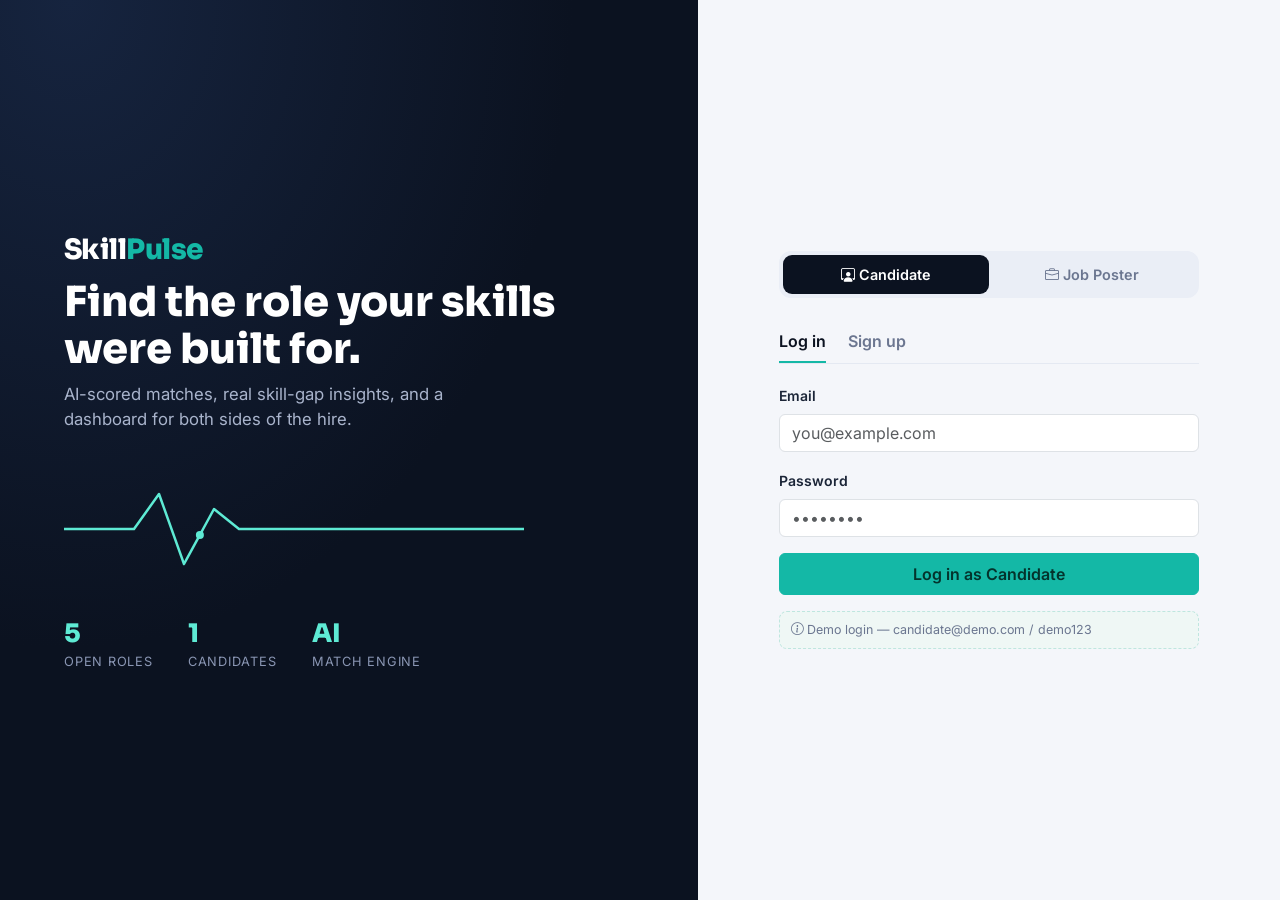
==== index.html @ 66202f80 "Create index.html" ====
<!DOCTYPE html>
<html lang="en">
<head>
<meta charset="UTF-8">
<meta name="viewport" content="width=device-width, initial-scale=1.0">
<title>SkillPulse — AI Job Matching</title>
<link rel="preconnect" href="https://fonts.googleapis.com">
<link href="https://fonts.googleapis.com/css2?family=Sora:wght@400;600;700;800&family=Inter:wght@400;500;600;700&display=swap" rel="stylesheet">
<link href="https://cdn.jsdelivr.net/npm/bootstrap@5.3.3/dist/css/bootstrap.min.css" rel="stylesheet">
<link rel="stylesheet" href="https://cdn.jsdelivr.net/npm/bootstrap-icons@1.11.3/font/bootstrap-icons.css">
<style>
:root{
  --navy:#0B1220; --navy2:#111A2E; --navy3:#182645;
  --teal:#14B8A6; --teal-l:#5EEAD4; --amber:#F59E0B; --coral:#FB7185;
  --bg:#F4F6FA; --card:#FFFFFF; --text:#1B2537; --muted:#6B7690; --border:#E4E9F2;
}
*{box-sizing:border-box;}
body{font-family:'Inter',sans-serif;background:var(--bg);color:var(--text);}
h1,h2,h3,h4,h5,.brand,.display-font{font-family:'Sora',sans-serif;}
.brand{font-weight:800;letter-spacing:-.02em;}
.brand .pulse-dot{color:var(--teal);}
a{text-decoration:none;}

/* ---------- Auth screen ---------- */
.auth-wrap{min-height:100vh;display:flex;}
.auth-hero{background:radial-gradient(120% 120% at 10% 0%, #16243F 0%, var(--navy) 60%);color:#fff;flex:1.1;display:flex;flex-direction:column;justify-content:center;padding:5vw;position:relative;overflow:hidden;}
.auth-hero h1{font-size:2.6rem;font-weight:800;line-height:1.15;}
.auth-hero p{color:#A9B4CC;font-size:1.05rem;max-width:460px;}
.pulse-line{width:100%;max-width:460px;margin-top:2.2rem;}
.pulse-line path{fill:none;stroke:var(--teal-l);stroke-width:2.5;stroke-linecap:round;stroke-linejoin:round;}
.pulse-line circle{fill:var(--teal-l);}
.hero-stats{display:flex;gap:2.2rem;margin-top:2.5rem;}
.hero-stats .num{font-family:'Sora';font-weight:800;font-size:1.6rem;color:var(--teal-l);}
.hero-stats .lbl{color:#8A96B3;font-size:.8rem;text-transform:uppercase;letter-spacing:.06em;}
.auth-panel{flex:1;display:flex;align-items:center;justify-content:center;padding:2rem;background:var(--bg);}
.auth-card{width:100%;max-width:420px;}
.role-toggle{display:flex;background:#EAEEF6;border-radius:12px;padding:4px;margin-bottom:1.4rem;}
.role-toggle button{flex:1;border:none;background:transparent;padding:.55rem;border-radius:9px;font-weight:600;font-size:.9rem;color:var(--muted);transition:.15s;}
.role-toggle button.active{background:var(--navy);color:#fff;}
.mode-tabs{display:flex;gap:1.4rem;margin-bottom:1.2rem;border-bottom:1px solid var(--border);}
.mode-tabs button{border:none;background:none;padding:.5rem 0;font-weight:600;color:var(--muted);border-bottom:2px solid transparent;}
.mode-tabs button.active{color:var(--navy);border-color:var(--teal);}
.demo-hint{font-size:.78rem;color:var(--muted);background:#EFF7F5;border:1px dashed #BFE6DF;padding:.55rem .7rem;border-radius:8px;}

/* ---------- App shell ---------- */
.navbar-sp{background:var(--navy);}
.navbar-sp .nav-link{color:#B7C1DA;font-weight:500;font-size:.92rem;}
.navbar-sp .nav-link.active{color:#fff;position:relative;}
.navbar-sp .nav-link.active::after{content:"";position:absolute;left:0;right:0;bottom:-14px;height:2px;background:var(--teal);}
.avatar-chip{width:34px;height:34px;border-radius:50%;background:var(--teal);color:#062;display:flex;align-items:center;justify-content:center;font-weight:700;font-family:'Sora';color:#04332C;}
.page-wrap{padding:2rem 0 4rem;}
.section-title{font-weight:700;font-size:1.3rem;}
.text-muted-2{color:var(--muted)!important;}

/* ---------- cards ---------- */
.card-sp{background:var(--card);border:1px solid var(--border);border-radius:16px;transition:.15s;}
.card-sp:hover{box-shadow:0 8px 24px rgba(20,30,60,.08);transform:translateY(-2px);}
.job-card .job-type-badge{font-size:.7rem;letter-spacing:.03em;}
.skill-chip{display:inline-block;background:#EEF2FF;color:#3B4CB8;border-radius:20px;padding:.22rem .65rem;font-size:.76rem;font-weight:600;margin:2px 3px 2px 0;}
.skill-chip.match{background:#E4F8F2;color:#0E9C7B;}
.skill-chip.gap{background:#FDECEC;color:#D6455B;}
.skill-chip.outline{background:#fff;border:1px solid var(--border);color:var(--muted);}
.stat-box{background:var(--card);border:1px solid var(--border);border-radius:14px;padding:1.1rem 1.3rem;}
.stat-box .num{font-family:'Sora';font-weight:800;font-size:1.7rem;}
.status-badge{font-size:.72rem;padding:.3rem .6rem;border-radius:20px;font-weight:700;letter-spacing:.02em;}
.status-Applied{background:#EAF1FF;color:#2C63C7;}
.status-Shortlisted{background:#FFF4DE;color:#B8730B;}
.status-Hired{background:#E4F8F2;color:#0E9C7B;}
.status-Rejected{background:#FDECEC;color:#D6455B;}

/* match gauge */
.gauge{width:110px;height:110px;border-radius:50%;display:flex;align-items:center;justify-content:center;position:relative;}
.gauge .inner{width:86px;height:86px;background:var(--card);border-radius:50%;display:flex;flex-direction:column;align-items:center;justify-content:center;}
.gauge .inner .val{font-family:'Sora';font-weight:800;font-size:1.35rem;}
.gauge .inner .sub{font-size:.6rem;color:var(--muted);text-transform:uppercase;letter-spacing:.04em;}
.gauge-sm{width:56px;height:56px;}
.gauge-sm .inner{width:44px;height:44px;}
.gauge-sm .inner .val{font-size:.8rem;}

/* skill tag input */
.tag-input-box{border:1px solid var(--border);border-radius:10px;padding:.5rem;background:#fff;min-height:48px;}
.btn-teal{background:var(--teal);border-color:var(--teal);color:#04332C;font-weight:600;}
.btn-teal:hover{background:#0FA595;border-color:#0FA595;color:#04332C;}
.btn-navy{background:var(--navy);border-color:var(--navy);color:#fff;font-weight:600;}
.btn-navy:hover{background:#182645;border-color:#182645;color:#fff;}
.empty-state{text-align:center;padding:3rem 1rem;color:var(--muted);}
.ai-badge{font-size:.68rem;background:#EFE8FF;color:#6B3FD6;padding:.15rem .5rem;border-radius:20px;font-weight:700;}
.spin{animation:spin 1s linear infinite;}
@keyframes spin{to{transform:rotate(360deg);}}
::-webkit-scrollbar{width:8px;height:8px;}
::-webkit-scrollbar-thumb{background:#CBD5E1;border-radius:10px;}
.form-control:focus,.form-select:focus{border-color:var(--teal);box-shadow:0 0 0 .2rem rgba(20,184,166,.15);}
.toast-sp{position:fixed;top:1rem;right:1rem;z-index:2000;}
</style>
</head>
<body>
<div id="app"></div>

<div class="modal fade" id="jobModal" tabindex="-1">
  <div class="modal-dialog modal-lg modal-dialog-scrollable">
    <div class="modal-content" id="jobModalContent"></div>
  </div>
</div>

<div class="toast-sp" id="toastBox"></div>

<script src="https://cdn.jsdelivr.net/npm/bootstrap@5.3.3/dist/js/bootstrap.bundle.min.js"></script>
<script>
/* ============================= STORAGE ============================= */
const K_USERS='sp_users', K_SESSION='sp_session', K_JOBS='sp_jobs', K_APPS='sp_apps', K_GROQ='sp_groq_key';
const uid=()=>Math.random().toString(36).slice(2,10);
const load=(k,d)=>{try{const v=JSON.parse(localStorage.getItem(k));return v===null?d:v;}catch(e){return d;}};
const save=(k,v)=>localStorage.setItem(k,JSON.stringify(v));

function seed(){
  if(!localStorage.getItem(K_USERS)){
    const users=[
      {id:'p1',role:'poster',name:'Ananya Rao',company:'NimbusTech Labs',email:'poster@demo.com',password:'demo123'},
      {id:'p2',role:'poster',name:'Karan Mehta',company:'Bluewave Analytics',email:'poster2@demo.com',password:'demo123'},
      {id:'c1',role:'candidate',name:'Rahul Verma',email:'candidate@demo.com',password:'demo123',
        skills:['JavaScript','React','CSS','HTML','Git'],bio:'Frontend developer who loves building clean UIs.'},
    ];
    save(K_USERS,users);
  }
  if(!localStorage.getItem(K_JOBS)){
    const jobs=[
      {id:'j1',posterId:'p1',title:'Frontend Developer',company:'NimbusTech Labs',location:'Bengaluru, IN',type:'Full-time',
       salary:'₹8–12 LPA',skillsRequired:['React','JavaScript','CSS','HTML','Git'],
       description:'We are looking for a Frontend Developer to build responsive, delightful interfaces for our SaaS dashboard. You will work closely with designers and backend engineers to ship features fast.',postedDate:Date.now()-86400000*5},
      {id:'j2',posterId:'p1',title:'Backend Developer (Node.js)',company:'NimbusTech Labs',location:'Remote',type:'Full-time',
       salary:'₹10–15 LPA',skillsRequired:['Node.js','Express','MongoDB','REST APIs','Docker'],
       description:'Build and scale backend services powering our analytics platform. Experience with microservices and cloud deployment preferred.',postedDate:Date.now()-86400000*3},
      {id:'j3',posterId:'p2',title:'Data Analyst',company:'Bluewave Analytics',location:'Chennai, IN',type:'Full-time',
       salary:'₹6–9 LPA',skillsRequired:['Python','SQL','Excel','Power BI','Statistics'],
       description:'Analyze large datasets to generate business insights, build dashboards and support data-driven decisions across teams.',postedDate:Date.now()-86400000*8},
      {id:'j4',posterId:'p2',title:'UI/UX Designer',company:'Bluewave Analytics',location:'Hybrid — Chennai',type:'Contract',
       salary:'₹40k–60k /mo',skillsRequired:['Figma','Wireframing','User Research','Prototyping'],
       description:'Design intuitive, accessible experiences for our web and mobile products, from research through high-fidelity prototypes.',postedDate:Date.now()-86400000*1},
      {id:'j5',posterId:'p1',title:'DevOps Engineer',company:'NimbusTech Labs',location:'Remote',type:'Full-time',
       salary:'₹14–18 LPA',skillsRequired:['AWS','Docker','Kubernetes','CI/CD','Linux'],
       description:'Own our cloud infrastructure and deployment pipelines. You will improve reliability, observability and release velocity.',postedDate:Date.now()-86400000*2},
    ];
    save(K_JOBS,jobs);
  }
  if(!localStorage.getItem(K_APPS)) save(K_APPS,[]);
}
seed();

/* ============================= STATE ============================= */
let state={
  view:'auth', authRole:'candidate', authMode:'login',
  tab:'browse', // candidate: browse|applications|profile   poster: postjob|myjobs|applicants
  search:'', filterType:'', filterSkill:'',
  draftSkills:[], // used for signup / profile / postjob tag inputs
  editingJobId:null,
  activeJobForApplicants:null,
};

function currentUser(){
  const s=load(K_SESSION,null); if(!s) return null;
  return load(K_USERS,[]).find(u=>u.id===s.id)||null;
}
function setSession(u){save(K_SESSION,{id:u.id});}
function logout(){localStorage.removeItem(K_SESSION);state.view='auth';state.tab='browse';render();}

function toast(msg,type='success'){
  const id='t'+uid();
  document.getElementById('toastBox').insertAdjacentHTML('beforeend',
    `<div id="${id}" class="toast align-items-center text-bg-${type==='success'?'dark':'danger'} border-0 mb-2" role="alert">
      <div class="d-flex"><div class="toast-body">${msg}</div>
      <button class="btn-close btn-close-white me-2 m-auto" data-bs-dismiss="toast"></button></div></div>`);
  const el=document.getElementById(id);
  const t=new bootstrap.Toast(el,{delay:2600});t.show();
  el.addEventListener('hidden.bs.toast',()=>el.remove());
}

/* ============================= AI MATCHING ============================= */
function fallbackMatch(candidateSkills, job){
  const cs=(candidateSkills||[]).map(s=>s.toLowerCase().trim());
  const req=job.skillsRequired||[];
  const matching=req.filter(s=>cs.includes(s.toLowerCase().trim()));
  const missing=req.filter(s=>!cs.includes(s.toLowerCase().trim()));
  const score=req.length?Math.round((matching.length/req.length)*100):0;
  const recommendation= missing.length===0
    ? `Strong fit — you already cover every required skill for ${job.title}. Highlight relevant project experience in your application.`
    : `You match ${matching.length} of ${req.length} required skills for ${job.title}. Focus on building experience in ${missing.slice(0,3).join(', ')} to boost your candidacy.`;
  return {matchScore:score,matchingSkills:matching,missingSkills:missing,recommendation,source:'local'};
}

async function aiMatch(candidateSkills, job){
  const apiKey=localStorage.getItem(K_GROQ);
  const fb=fallbackMatch(candidateSkills,job);
  if(!apiKey) return fb;
  try{
    const res=await fetch('https://api.groq.com/openai/v1/chat/completions',{
      method:'POST',
      headers:{'Content-Type':'application/json','Authorization':'Bearer '+apiKey},
      body:JSON.stringify({
        model:'llama-3.1-8b-instant',
        temperature:0.3,
        max_tokens:450,
        messages:[
          {role:'system',content:'You are a JSON-only API for candidate-job skill matching in a hiring app. Reply with ONLY a single valid JSON object, no markdown fences, no commentary.'},
          {role:'user',content:`Candidate skills: ${(candidateSkills||[]).join(', ')||'none listed'}.
Job title: ${job.title}.
Required skills: ${(job.skillsRequired||[]).join(', ')}.
Job description: ${job.description}.
Return JSON exactly shaped like: {"matchScore": <integer 0-100>, "matchingSkills": ["..."], "missingSkills": ["..."], "recommendation": "<2-3 sentence, specific, encouraging advice for this candidate about this job>"}`}
        ]
      })
    });
    if(!res.ok) throw new Error('status '+res.status);
    const data=await res.json();
    let text=(data.choices?.[0]?.message?.content||'').trim().replace(/```json|```/g,'').trim();
    const parsed=JSON.parse(text);
    if(typeof parsed.matchScore!=='number') throw new Error('bad shape');
    return {matchScore:Math.max(0,Math.min(100,Math.round(parsed.matchScore))),
      matchingSkills:parsed.matchingSkills||fb.matchingSkills,
      missingSkills:parsed.missingSkills||fb.missingSkills,
      recommendation:parsed.recommendation||fb.recommendation,
      source:'ai'};
  }catch(e){
    console.warn('Groq API failed, using local match instead:',e);
    return {...fb, source:'local-fallback'};
  }
}

function gaugeColor(score){ return score>=75?'#14B8A6':score>=50?'#F59E0B':'#FB7185'; }
function gaugeHtml(score,size='lg'){
  const c=gaugeColor(score);
  const cls=size==='sm'?'gauge gauge-sm':'gauge';
  return `<div class="${cls}" style="background:conic-gradient(${c} ${score*3.6}deg,#E7ECF5 0deg)">
    <div class="inner"><div class="val" style="color:${c}">${score}%</div>${size==='sm'?'':'<div class="sub">Match</div>'}</div></div>`;
}

/* ============================= RENDER ROOT ============================= */
function render(){
  const u=currentUser();
  if(!u){state.view='auth';}
  const app=document.getElementById('app');
  if(state.view==='auth'){ app.innerHTML=renderAuth(); attachAuthEvents(); return; }
  app.innerHTML = renderShell(u);
  attachShellEvents(u);
}

/* ============================= AUTH VIEW ============================= */
function pulseSvg(){
  return `<svg class="pulse-line" viewBox="0 0 460 90"><path d="M0 45 L70 45 L95 10 L120 80 L150 25 L175 45 L460 45"/>
  <circle r="4"><animateMotion dur="3s" repeatCount="indefinite" path="M0 45 L70 45 L95 10 L120 80 L150 25 L175 45 L460 45"/></circle></svg>`;
}
function renderAuth(){
  const role=state.authRole, mode=state.authMode;
  return `
  <div class="auth-wrap">
    <div class="auth-hero d-none d-md-flex">
      <div class="brand fs-3 mb-2">Skill<span class="pulse-dot">Pulse</span></div>
      <h1>Find the role your skills were built for.</h1>
      <p>AI-scored matches, real skill-gap insights, and a dashboard for both sides of the hire.</p>
      ${pulseSvg()}
      <div class="hero-stats">
        <div><div class="num">${load(K_JOBS,[]).length}</div><div class="lbl">Open roles</div></div>
        <div><div class="num">${load(K_USERS,[]).filter(u=>u.role==='candidate').length}</div><div class="lbl">Candidates</div></div>
        <div><div class="num">AI</div><div class="lbl">Match engine</div></div>
      </div>
    </div>
    <div class="auth-panel">
      <div class="auth-card">
        <div class="d-md-none brand fs-3 mb-3 text-center">Skill<span class="pulse-dot">Pulse</span></div>
        <div class="role-toggle">
          <button data-role="candidate" class="${role==='candidate'?'active':''}"><i class="bi bi-person-workspace me-1"></i>Candidate</button>
          <button data-role="poster" class="${role==='poster'?'active':''}"><i class="bi bi-briefcase me-1"></i>Job Poster</button>
        </div>
        <div class="mode-tabs">
          <button data-mode="login" class="${mode==='login'?'active':''}">Log in</button>
          <button data-mode="signup" class="${mode==='signup'?'active':''}">Sign up</button>
        </div>
        <div id="authFormBox">${mode==='login'?loginForm(role):signupForm(role)}</div>
        <div class="demo-hint mt-3">
          <i class="bi bi-info-circle me-1"></i>Demo login — ${role==='candidate'?'candidate@demo.com':'poster@demo.com'} / demo123
        </div>
      </div>
    </div>
  </div>`;
}
function loginForm(role){
  return `<form id="loginForm">
    <div class="mb-3"><label class="form-label small fw-semibold">Email</label>
      <input type="email" class="form-control" id="loginEmail" required placeholder="you@example.com"></div>
    <div class="mb-3"><label class="form-label small fw-semibold">Password</label>
      <input type="password" class="form-control" id="loginPassword" required placeholder="••••••••"></div>
    <button class="btn ${role==='candidate'?'btn-teal':'btn-navy'} w-100 py-2 fw-semibold">Log in as ${role==='candidate'?'Candidate':'Job Poster'}</button>
  </form>`;
}
function signupForm(role){
  return `<form id="signupForm">
    <div class="mb-3"><label class="form-label small fw-semibold">Full name</label>
      <input class="form-control" id="suName" required placeholder="Jane Doe"></div>
    ${role==='poster'?`<div class="mb-3"><label class="form-label small fw-semibold">Company name</label>
      <input class="form-control" id="suCompany" required placeholder="Acme Inc."></div>`:''}
    <div class="mb-3"><label class="form-label small fw-semibold">Email</label>
      <input type="email" class="form-control" id="suEmail" required placeholder="you@example.com"></div>
    <div class="mb-3"><label class="form-label small fw-semibold">Password</label>
      <input type="password" class="form-control" id="suPassword" required placeholder="Create a password"></div>
    ${role==='candidate'?`<div class="mb-3"><label class="form-label small fw-semibold">Your skills</label>
      ${tagInputHtml('suSkills',state.draftSkills)}</div>`:''}
    <button class="btn ${role==='candidate'?'btn-teal':'btn-navy'} w-100 py-2 fw-semibold">Create account</button>
  </form>`;
}
function tagInputHtml(id,arr){
  return `<div class="tag-input-box">
    <div class="mb-1">${(arr||[]).map((s,i)=>`<span class="skill-chip">${s} <i class="bi bi-x-circle ms-1" style="cursor:pointer" onclick="removeDraftSkill(${i})"></i></span>`).join('')}</div>
    <div class="input-group input-group-sm">
      <input type="text" class="form-control" id="${id}Input" placeholder="Type a skill and press Enter (e.g. React)">
      <button type="button" class="btn btn-outline-secondary" onclick="addDraftSkillFrom('${id}Input')"><i class="bi bi-plus-lg"></i></button>
    </div>
  </div>`;
}
function addDraftSkillFrom(inputId){
  const el=document.getElementById(inputId);
  const v=el.value.trim();
  if(v && !state.draftSkills.some(s=>s.toLowerCase()===v.toLowerCase())){ state.draftSkills.push(v); }
  el.value='';
  rerenderTagBoxes();
}
function removeDraftSkill(i){ state.draftSkills.splice(i,1); rerenderTagBoxes(); }
function rerenderTagBoxes(){
  document.querySelectorAll('[data-tagbox]').forEach(box=>{
    box.outerHTML = tagInputHtml(box.dataset.tagbox, state.draftSkills).replace('<div class="tag-input-box">','<div class="tag-input-box" data-tagbox="'+box.dataset.tagbox+'">');
  });
}

function attachAuthEvents(){
  document.querySelectorAll('[data-role]').forEach(b=>b.onclick=()=>{state.authRole=b.dataset.role;state.draftSkills=[];render();});
  document.querySelectorAll('[data-mode]').forEach(b=>b.onclick=()=>{state.authMode=b.dataset.mode;state.draftSkills=[];render();});
  const lf=document.getElementById('loginForm');
  if(lf) lf.onsubmit=(e)=>{
    e.preventDefault();
    const email=document.getElementById('loginEmail').value.trim().toLowerCase();
    const pw=document.getElementById('loginPassword').value;
    const users=load(K_USERS,[]);
    const u=users.find(x=>x.email.toLowerCase()===email && x.password===pw && x.role===state.authRole);
    if(!u){toast('Invalid credentials for this role.','danger');return;}
    setSession(u); state.view='dashboard'; state.tab=state.authRole==='candidate'?'browse':'myjobs'; render();
    toast(`Welcome back, ${u.name.split(' ')[0]}!`);
  };
  const sf=document.getElementById('signupForm');
  if(sf) sf.onsubmit=(e)=>{
    e.preventDefault();
    const users=load(K_USERS,[]);
    const email=document.getElementById('suEmail').value.trim().toLowerCase();
    if(users.some(x=>x.email.toLowerCase()===email)){toast('An account with this email already exists.','danger');return;}
    const nu={id:uid(),role:state.authRole,name:document.getElementById('suName').value.trim(),
      email,password:document.getElementById('suPassword').value};
    if(state.authRole==='poster'){nu.company=document.getElementById('suCompany').value.trim();}
    else {nu.skills=[...state.draftSkills]; nu.bio='';}
    users.push(nu); save(K_USERS,users); setSession(nu);
    state.view='dashboard'; state.tab=state.authRole==='candidate'?'browse':'postjob'; state.draftSkills=[];
    render(); toast('Account created — welcome to SkillPulse!');
  };
}

/* ============================= SHELL ============================= */
function renderShell(u){
  const isCand=u.role==='candidate';
  const tabs = isCand
    ? [['browse','Browse Jobs','bi-search'],['applications','My Applications','bi-clipboard-check'],['profile','My Profile','bi-person']]
    : [['postjob','Post a Job','bi-plus-circle'],['myjobs','My Jobs','bi-briefcase'],['applicants','Applicants','bi-people'],['profile','My Profile','bi-person']];
  return `
  <nav class="navbar navbar-expand-lg navbar-sp navbar-dark sticky-top">
    <div class="container">
      <a class="navbar-brand brand" href="#">Skill<span class="pulse-dot">Pulse</span></a>
      <button class="navbar-toggler" data-bs-toggle="collapse" data-bs-target="#navc"><span class="navbar-toggler-icon"></span></button>
      <div class="collapse navbar-collapse" id="navc">
        <ul class="navbar-nav me-auto ms-lg-4 gap-lg-3">
          ${tabs.map(([id,label,icon])=>`<li class="nav-item"><a class="nav-link ${state.tab===id?'active':''}" href="#" data-tab="${id}"><i class="bi ${icon} me-1"></i>${label}</a></li>`).join('')}
        </ul>
        <div class="d-flex align-items-center gap-2">
          <span class="badge rounded-pill text-bg-light text-dark d-none d-lg-inline"><i class="bi bi-person-badge me-1"></i>${isCand?'Candidate':'Job Poster'}</span>
          <div class="avatar-chip">${u.name.trim()[0].toUpperCase()}</div>
          <button class="btn btn-sm btn-outline-light" id="logoutBtn"><i class="bi bi-box-arrow-right"></i></button>
        </div>
      </div>
    </div>
  </nav>
  <div class="page-wrap"><div class="container">
    ${isCand?renderCandidateTab(u):renderPosterTab(u)}
  </div></div>`;
}
function attachShellEvents(u){
  document.getElementById('logoutBtn').onclick=logout;
  document.querySelectorAll('[data-tab]').forEach(t=>t.onclick=(e)=>{e.preventDefault();state.tab=t.dataset.tab;state.editingJobId=null;state.activeJobForApplicants=null;render();});
  attachTabEvents(u);
}

/* ============================= CANDIDATE VIEWS ============================= */
function renderCandidateTab(u){
  if(state.tab==='browse') return renderBrowseJobs(u);
  if(state.tab==='applications') return renderMyApplications(u);
  if(state.tab==='profile') return renderCandidateProfile(u);
  return '';
}
function renderBrowseJobs(u){
  const jobs=load(K_JOBS,[]);
  const allSkills=[...new Set(jobs.flatMap(j=>j.skillsRequired))].sort();
  const filtered=jobs.filter(j=>{
    const s=state.search.toLowerCase();
    const matchSearch=!s || j.title.toLowerCase().includes(s) || j.company.toLowerCase().includes(s) || j.location.toLowerCase().includes(s);
    const matchType=!state.filterType || j.type===state.filterType;
    const matchSkill=!state.filterSkill || j.skillsRequired.includes(state.filterSkill);
    return matchSearch && matchType && matchSkill;
  }).sort((a,b)=>b.postedDate-a.postedDate);

  const apps=load(K_APPS,[]).filter(a=>a.candidateId===u.id);
  const recommended=[...jobs].map(j=>({job:j,m:fallbackMatch(u.skills,j)})).sort((a,b)=>b.m.matchScore-a.m.matchScore).slice(0,3);

  return `
  <div class="d-flex justify-content-between align-items-center mb-3 flex-wrap gap-2">
    <div><h4 class="section-title mb-0">Browse Jobs</h4><div class="text-muted-2 small">${filtered.length} open roles</div></div>
  </div>

  <div class="mb-4">
    <div class="text-muted-2 small fw-semibold mb-2"><i class="bi bi-stars me-1 text-warning"></i>Recommended for you</div>
    <div class="row g-3">
      ${recommended.map(r=>`
        <div class="col-md-4">
          <div class="card-sp p-3 h-100" style="cursor:pointer" onclick="openJobModal('${r.job.id}')">
            <div class="d-flex justify-content-between align-items-start">
              <div><div class="fw-bold">${r.job.title}</div><div class="text-muted-2 small">${r.job.company}</div></div>
              ${gaugeHtml(r.m.matchScore,'sm')}
            </div>
          </div>
        </div>`).join('')}
    </div>
  </div>

  <div class="card-sp p-3 mb-3">
    <div class="row g-2">
      <div class="col-md-5"><input class="form-control" id="searchInput" placeholder="Search title, company, location..." value="${state.search}"></div>
      <div class="col-md-3"><select class="form-select" id="typeFilter"><option value="">All job types</option>
        ${['Full-time','Part-time','Contract','Internship'].map(t=>`<option ${state.filterType===t?'selected':''}>${t}</option>`).join('')}</select></div>
      <div class="col-md-4"><select class="form-select" id="skillFilter"><option value="">All skills</option>
        ${allSkills.map(s=>`<option ${state.filterSkill===s?'selected':''}>${s}</option>`).join('')}</select></div>
    </div>
  </div>

  <div class="row g-3">
    ${filtered.length? filtered.map(j=>{
      const applied=apps.find(a=>a.jobId===j.id);
      return `<div class="col-md-6">
        <div class="card-sp p-3 h-100 job-card">
          <div class="d-flex justify-content-between align-items-start">
            <div>
              <div class="fw-bold fs-6">${j.title}</div>
              <div class="text-muted-2 small">${j.company} · ${j.location}</div>
            </div>
            <span class="badge job-type-badge text-bg-light border">${j.type}</span>
          </div>
          <div class="mt-2">${j.skillsRequired.slice(0,4).map(s=>`<span class="skill-chip outline">${s}</span>`).join('')}${j.skillsRequired.length>4?`<span class="skill-chip outline">+${j.skillsRequired.length-4}</span>`:''}</div>
          <div class="d-flex justify-content-between align-items-center mt-3">
            <span class="text-muted-2 small">${j.salary||''}</span>
            ${applied?`<span class="status-badge status-${applied.status}">${applied.status}</span>`:`<button class="btn btn-sm btn-teal" onclick="openJobModal('${j.id}')">View & Match</button>`}
          </div>
        </div>
      </div>`;
    }).join('') : `<div class="empty-state w-100"><i class="bi bi-inbox fs-1"></i><div class="mt-2">No jobs match your filters.</div></div>`}
  </div>`;
}
function renderMyApplications(u){
  const apps=load(K_APPS,[]).filter(a=>a.candidateId===u.id).sort((a,b)=>b.appliedDate-a.appliedDate);
  const jobs=load(K_JOBS,[]);
  return `
  <h4 class="section-title mb-3">My Applications</h4>
  <div class="row g-3 mb-4">
    <div class="col-6 col-md-3"><div class="stat-box"><div class="num">${apps.length}</div><div class="text-muted-2 small">Applied</div></div></div>
    <div class="col-6 col-md-3"><div class="stat-box"><div class="num" style="color:#B8730B">${apps.filter(a=>a.status==='Shortlisted').length}</div><div class="text-muted-2 small">Shortlisted</div></div></div>
    <div class="col-6 col-md-3"><div class="stat-box"><div class="num" style="color:#0E9C7B">${apps.filter(a=>a.status==='Hired').length}</div><div class="text-muted-2 small">Hired</div></div></div>
    <div class="col-6 col-md-3"><div class="stat-box"><div class="num">${apps.length?Math.round(apps.reduce((s,a)=>s+a.matchScore,0)/apps.length):0}%</div><div class="text-muted-2 small">Avg. match</div></div></div>
  </div>
  ${apps.length? apps.map(a=>{
    const j=jobs.find(x=>x.id===a.jobId); if(!j) return '';
    return `<div class="card-sp p-3 mb-3">
      <div class="row align-items-center g-3">
        <div class="col-auto">${gaugeHtml(a.matchScore,'sm')}</div>
        <div class="col">
          <div class="fw-bold">${j.title} <span class="ai-badge ms-1">${a.source==='ai'?'AI scored':'Quick match'}</span></div>
          <div class="text-muted-2 small">${j.company} · Applied ${new Date(a.appliedDate).toLocaleDateString()}</div>
          <div class="mt-1">${(a.matchingSkills||[]).map(s=>`<span class="skill-chip match">${s}</span>`).join('')}${(a.missingSkills||[]).map(s=>`<span class="skill-chip gap">${s}</span>`).join('')}</div>
        </div>
        <div class="col-auto text-end">
          <span class="status-badge status-${a.status}">${a.status}</span>
          <div class="mt-2"><button class="btn btn-sm btn-outline-secondary" onclick="openJobModal('${j.id}')">View Job</button></div>
        </div>
      </div>
    </div>`;
  }).join('') : `<div class="empty-state"><i class="bi bi-clipboard-x fs-1"></i><div class="mt-2">You haven't applied to any jobs yet.</div></div>`}
  `;
}
function renderCandidateProfile(u){
  state.draftSkills = state.draftSkills.length===0 && state.editingJobId!=='profileTouched' ? (u.skills||[]) : state.draftSkills;
  return `
  <h4 class="section-title mb-3">My Profile</h4>
  <div class="card-sp p-4" style="max-width:640px">
    <form id="profileForm">
      <div class="mb-3"><label class="form-label small fw-semibold">Full name</label>
        <input class="form-control" id="profName" value="${u.name}" required></div>
      <div class="mb-3"><label class="form-label small fw-semibold">Email</label>
        <input class="form-control" value="${u.email}" disabled></div>
      <div class="mb-3"><label class="form-label small fw-semibold">Short bio</label>
        <textarea class="form-control" id="profBio" rows="3" placeholder="Tell posters about yourself...">${u.bio||''}</textarea></div>
      <div class="mb-3"><label class="form-label small fw-semibold">Skills</label>
        <div data-tagbox="profSkills">${tagInputHtml('profSkills',state.draftSkills)}</div>
      </div>
      <button class="btn btn-teal fw-semibold px-4">Save Profile</button>
    </form>
  </div>
  <div class="card-sp p-4 mt-3" style="max-width:640px">
    <div class="fw-semibold mb-2"><i class="bi bi-key me-1"></i>Groq API Key (optional)</div>
    <div class="text-muted-2 small mb-2">Add your own Groq API key to enable live AI match scoring. Without it, SkillPulse uses a fast local matching algorithm.</div>
    <div class="input-group">
      <input type="password" class="form-control" id="groqKeyInput" placeholder="gsk_..." value="${localStorage.getItem(K_GROQ)||''}">
      <button class="btn btn-navy" id="saveGroqBtn">Save Key</button>
    </div>
  </div>`;
}

/* ============================= POSTER VIEWS ============================= */
function renderPosterTab(u){
  if(state.tab==='postjob') return renderPostJob(u);
  if(state.tab==='myjobs') return renderMyJobs(u);
  if(state.tab==='applicants') return renderApplicantsView(u);
  if(state.tab==='profile') return renderPosterProfile(u);
  return '';
}
function renderPostJob(u){
  const editing = state.editingJobId ? load(K_JOBS,[]).find(j=>j.id===state.editingJobId) : null;
  if(editing && state.draftSkills.length===0) state.draftSkills=[...editing.skillsRequired];
  return `
  <h4 class="section-title mb-3">${editing?'Edit Job':'Post a New Job'}</h4>
  <div class="card-sp p-4" style="max-width:720px">
    <form id="jobForm">
      <div class="row g-3">
        <div class="col-md-6"><label class="form-label small fw-semibold">Job title</label>
          <input class="form-control" id="jTitle" required value="${editing?editing.title:''}" placeholder="e.g. Frontend Developer"></div>
        <div class="col-md-6"><label class="form-label small fw-semibold">Location</label>
          <input class="form-control" id="jLocation" required value="${editing?editing.location:''}" placeholder="e.g. Remote / Chennai, IN"></div>
        <div class="col-md-6"><label class="form-label small fw-semibold">Job type</label>
          <select class="form-select" id="jType">${['Full-time','Part-time','Contract','Internship'].map(t=>`<option ${editing&&editing.type===t?'selected':''}>${t}</option>`).join('')}</select></div>
        <div class="col-md-6"><label class="form-label small fw-semibold">Salary / stipend</label>
          <input class="form-control" id="jSalary" value="${editing?editing.salary:''}" placeholder="e.g. ₹8–12 LPA"></div>
        <div class="col-12"><label class="form-label small fw-semibold">Description</label>
          <textarea class="form-control" id="jDesc" rows="4" required placeholder="Role responsibilities, team, expectations...">${editing?editing.description:''}</textarea></div>
        <div class="col-12"><label class="form-label small fw-semibold">Required skills</label>
          <div data-tagbox="jSkills">${tagInputHtml('jSkills',state.draftSkills)}</div></div>
      </div>
      <div class="mt-3 d-flex gap-2">
        <button class="btn btn-navy fw-semibold px-4">${editing?'Save Changes':'Publish Job'}</button>
        ${editing?`<button type="button" class="btn btn-outline-secondary" id="cancelEditBtn">Cancel</button>`:''}
      </div>
    </form>
  </div>`;
}
function renderMyJobs(u){
  const jobs=load(K_JOBS,[]).filter(j=>j.posterId===u.id).sort((a,b)=>b.postedDate-a.postedDate);
  const apps=load(K_APPS,[]);
  return `
  <div class="d-flex justify-content-between align-items-center mb-3">
    <h4 class="section-title mb-0">My Jobs (${jobs.length})</h4>
    <button class="btn btn-sm btn-teal" onclick="state.tab='postjob';state.editingJobId=null;state.draftSkills=[];render();"><i class="bi bi-plus-lg me-1"></i>New Job</button>
  </div>
  ${jobs.length?jobs.map(j=>{
    const count=apps.filter(a=>a.jobId===j.id).length;
    return `<div class="card-sp p-3 mb-3">
      <div class="row align-items-center g-2">
        <div class="col">
          <div class="fw-bold">${j.title} <span class="badge text-bg-light border ms-1">${j.type}</span></div>
          <div class="text-muted-2 small">${j.location} · Posted ${new Date(j.postedDate).toLocaleDateString()}</div>
          <div class="mt-1">${j.skillsRequired.map(s=>`<span class="skill-chip outline">${s}</span>`).join('')}</div>
        </div>
        <div class="col-auto text-end">
          <div class="mb-2"><span class="badge rounded-pill text-bg-light border text-dark"><i class="bi bi-people me-1"></i>${count} applicant${count!==1?'s':''}</span></div>
          <button class="btn btn-sm btn-outline-secondary me-1" onclick="viewApplicantsFor('${j.id}')">Applicants</button>
          <button class="btn btn-sm btn-outline-secondary me-1" onclick="editJob('${j.id}')"><i class="bi bi-pencil"></i></button>
          <button class="btn btn-sm btn-outline-danger" onclick="deleteJob('${j.id}')"><i class="bi bi-trash"></i></button>
        </div>
      </div>
    </div>`;
  }).join(''):`<div class="empty-state"><i class="bi bi-briefcase fs-1"></i><div class="mt-2">You haven't posted any jobs yet.</div></div>`}
  `;
}
function renderApplicantsView(u){
  const myJobs=load(K_JOBS,[]).filter(j=>j.posterId===u.id);
  const jobId = state.activeJobForApplicants || (myJobs[0] && myJobs[0].id);
  const apps=load(K_APPS,[]).filter(a=>myJobs.some(j=>j.id===a.jobId));
  const shown = jobId ? apps.filter(a=>a.jobId===jobId) : apps;
  const users=load(K_USERS,[]);
  const job=myJobs.find(j=>j.id===jobId);
  return `
  <h4 class="section-title mb-3">Applicants</h4>
  <div class="row g-2 mb-3">
    <div class="col-md-5">
      <select class="form-select" id="jobFilterSelect">
        <option value="">All my jobs (${apps.length})</option>
        ${myJobs.map(j=>`<option value="${j.id}" ${jobId===j.id?'selected':''}>${j.title} (${apps.filter(a=>a.jobId===j.id).length})</option>`).join('')}
      </select>
    </div>
  </div>
  ${shown.length? shown.sort((a,b)=>b.matchScore-a.matchScore).map(a=>{
    const c=users.find(x=>x.id===a.candidateId); if(!c) return '';
    const j=myJobs.find(x=>x.id===a.jobId);
    return `<div class="card-sp p-3 mb-3">
      <div class="row align-items-center g-3">
        <div class="col-auto">${gaugeHtml(a.matchScore,'sm')}</div>
        <div class="col">
          <div class="fw-bold">${c.name} <span class="text-muted-2 small fw-normal">applied for ${j?j.title:''}</span></div>
          <div class="text-muted-2 small">${c.email} · Applied ${new Date(a.appliedDate).toLocaleDateString()}</div>
          <div class="mt-1">${(a.matchingSkills||[]).map(s=>`<span class="skill-chip match">${s}</span>`).join('')}${(a.missingSkills||[]).map(s=>`<span class="skill-chip gap">${s}</span>`).join('')}</div>
          ${a.recommendation?`<div class="text-muted-2 small mt-1"><i class="bi bi-stars text-warning me-1"></i>${a.recommendation}</div>`:''}
        </div>
        <div class="col-auto text-end">
          <select class="form-select form-select-sm mb-2" onchange="updateAppStatus('${a.id}',this.value)">
            ${['Applied','Shortlisted','Hired','Rejected'].map(s=>`<option ${a.status===s?'selected':''}>${s}</option>`).join('')}
          </select>
          <button class="btn btn-sm btn-outline-secondary" onclick="reAnalyze('${a.id}')"><i class="bi bi-magic me-1"></i>AI Insight</button>
        </div>
      </div>
    </div>`;
  }).join(''):`<div class="empty-state"><i class="bi bi-person-x fs-1"></i><div class="mt-2">No applicants yet for this selection.</div></div>`}
  `;
}
function renderPosterProfile(u){
  return `
  <h4 class="section-title mb-3">My Profile</h4>
  <div class="card-sp p-4" style="max-width:640px">
    <form id="posterProfileForm">
      <div class="mb-3"><label class="form-label small fw-semibold">Full name</label>
        <input class="form-control" id="pName" value="${u.name}" required></div>
      <div class="mb-3"><label class="form-label small fw-semibold">Company</label>
        <input class="form-control" id="pCompany" value="${u.company||''}" required></div>
      <div class="mb-3"><label class="form-label small fw-semibold">Email</label>
        <input class="form-control" value="${u.email}" disabled></div>
      <button class="btn btn-navy fw-semibold px-4">Save Profile</button>
    </form>
  </div>
  <div class="card-sp p-4 mt-3" style="max-width:640px">
    <div class="fw-semibold mb-2"><i class="bi bi-key me-1"></i>Groq API Key (optional)</div>
    <div class="text-muted-2 small mb-2">Used to generate live AI match scores and skill-gap insights for applicants.</div>
    <div class="input-group">
      <input type="password" class="form-control" id="groqKeyInputP" placeholder="gsk_..." value="${localStorage.getItem(K_GROQ)||''}">
      <button class="btn btn-navy" id="saveGroqBtnP">Save Key</button>
    </div>
  </div>`;
}

/* ============================= EVENTS PER TAB ============================= */
function attachTabEvents(u){
  document.querySelectorAll('[data-tagbox]').forEach(box=>{
    const id=box.dataset.tagbox;
    // ensure input listens for Enter
  });
  document.querySelectorAll('.tag-input-box input').forEach(inp=>{
    inp.addEventListener('keydown',e=>{ if(e.key==='Enter'){ e.preventDefault(); addDraftSkillFrom(inp.id); }});
  });

  if(state.tab==='browse'){
    const si=document.getElementById('searchInput'); if(si) si.oninput=()=>{state.search=si.value;render();};
    const tf=document.getElementById('typeFilter'); if(tf) tf.onchange=()=>{state.filterType=tf.value;render();};
    const sf=document.getElementById('skillFilter'); if(sf) sf.onchange=()=>{state.filterSkill=sf.value;render();};
  }
  if(state.tab==='profile' && u.role==='candidate'){
    const pf=document.getElementById('profileForm');
    if(pf) pf.onsubmit=(e)=>{
      e.preventDefault();
      const users=load(K_USERS,[]); const idx=users.findIndex(x=>x.id===u.id);
      users[idx].name=document.getElementById('profName').value.trim();
      users[idx].bio=document.getElementById('profBio').value.trim();
      users[idx].skills=[...state.draftSkills];
      save(K_USERS,users); toast('Profile updated.'); render();
    };
    const gb=document.getElementById('saveGroqBtn');
    if(gb) gb.onclick=()=>{ const v=document.getElementById('groqKeyInput').value.trim();
      if(v) localStorage.setItem(K_GROQ,v); else localStorage.removeItem(K_GROQ);
      toast('Groq API key saved.'); };
  }
  if(state.tab==='profile' && u.role==='poster'){
    const pf=document.getElementById('posterProfileForm');
    if(pf) pf.onsubmit=(e)=>{
      e.preventDefault();
      const users=load(K_USERS,[]); const idx=users.findIndex(x=>x.id===u.id);
      users[idx].name=document.getElementById('pName').value.trim();
      users[idx].company=document.getElementById('pCompany').value.trim();
      save(K_USERS,users); toast('Profile updated.'); render();
    };
    const gb=document.getElementById('saveGroqBtnP');
    if(gb) gb.onclick=()=>{ const v=document.getElementById('groqKeyInputP').value.trim();
      if(v) localStorage.setItem(K_GROQ,v); else localStorage.removeItem(K_GROQ);
      toast('Groq API key saved.'); };
  }
  if(state.tab==='postjob'){
    const jf=document.getElementById('jobForm');
    if(jf) jf.onsubmit=(e)=>{
      e.preventDefault();
      const jobs=load(K_JOBS,[]);
      const payload={title:document.getElementById('jTitle').value.trim(),
        location:document.getElementById('jLocation').value.trim(),
        type:document.getElementById('jType').value,
        salary:document.getElementById('jSalary').value.trim(),
        description:document.getElementById('jDesc').value.trim(),
        skillsRequired:[...state.draftSkills]};
      if(state.editingJobId){
        const idx=jobs.findIndex(j=>j.id===state.editingJobId);
        jobs[idx]={...jobs[idx],...payload};
        toast('Job updated.');
      } else {
        jobs.push({id:uid(),posterId:u.id,company:u.company,postedDate:Date.now(),...payload});
        toast('Job published!');
      }
      save(K_JOBS,jobs); state.editingJobId=null; state.draftSkills=[]; state.tab='myjobs'; render();
    };
    const cb=document.getElementById('cancelEditBtn');
    if(cb) cb.onclick=()=>{state.editingJobId=null;state.draftSkills=[];state.tab='myjobs';render();};
  }
  if(state.tab==='applicants'){
    const sel=document.getElementById('jobFilterSelect');
    if(sel) sel.onchange=()=>{state.activeJobForApplicants=sel.value||null;render();};
  }
}

/* job actions */
function editJob(id){ state.editingJobId=id; state.draftSkills=[]; state.tab='postjob'; render(); }
function deleteJob(id){
  if(!confirm('Delete this job posting? This cannot be undone.')) return;
  save(K_JOBS, load(K_JOBS,[]).filter(j=>j.id!==id));
  save(K_APPS, load(K_APPS,[]).filter(a=>a.jobId!==id));
  toast('Job deleted.'); render();
}
function viewApplicantsFor(jobId){ state.activeJobForApplicants=jobId; state.tab='applicants'; render(); }
function updateAppStatus(appId,status){
  const apps=load(K_APPS,[]); const idx=apps.findIndex(a=>a.id===appId);
  apps[idx].status=status; save(K_APPS,apps); toast('Application status updated.'); render();
}
async function reAnalyze(appId){
  const apps=load(K_APPS,[]); const idx=apps.findIndex(a=>a.id===appId);
  const app=apps[idx]; const job=load(K_JOBS,[]).find(j=>j.id===app.jobId);
  const cand=load(K_USERS,[]).find(u=>u.id===app.candidateId);
  toast('Running AI analysis...');
  const result=await aiMatch(cand.skills||[],job);
  apps[idx]={...app,...result}; save(K_APPS,apps); render();
  toast(result.source==='ai'?'AI insight updated.':'Updated using local match (no/failed API key).');
}

/* ============================= JOB MODAL ============================= */
function openJobModal(jobId){
  const job=load(K_JOBS,[]).find(j=>j.id===jobId); if(!job) return;
  const u=currentUser();
  const apps=load(K_APPS,[]);
  const existingApp = u && u.role==='candidate' ? apps.find(a=>a.jobId===jobId && a.candidateId===u.id) : null;
  const initialMatch = u && u.role==='candidate' ? (existingApp || fallbackMatch(u.skills||[],job)) : null;

  document.getElementById('jobModalContent').innerHTML = `
    <div class="modal-header">
      <div>
        <h5 class="modal-title fw-bold">${job.title}</h5>
        <div class="text-muted-2 small">${job.company} · ${job.location} · ${job.type} ${job.salary?('· '+job.salary):''}</div>
      </div>
      <button class="btn-close" data-bs-dismiss="modal"></button>
    </div>
    <div class="modal-body">
      <p>${job.description}</p>
      <div class="mb-3"><div class="fw-semibold small mb-1">Required skills</div>
        ${job.skillsRequired.map(s=>`<span class="skill-chip outline">${s}</span>`).join('')}</div>
      ${u && u.role==='candidate' ? `
      <hr>
      <div id="matchArea">${matchAreaHtml(initialMatch,job)}</div>
      ` : `<div class="text-muted-2 small"><i class="bi bi-info-circle me-1"></i>Log in as a candidate to see your AI match score.</div>`}
    </div>
    <div class="modal-footer">
      ${u && u.role==='candidate' ? (existingApp
        ? `<span class="status-badge status-${existingApp.status}">${existingApp.status}</span>`
        : `<button class="btn btn-teal fw-semibold" id="applyBtn">Apply Now</button>`) : ''}
      <button class="btn btn-outline-secondary" data-bs-dismiss="modal">Close</button>
    </div>`;
  const modal=new bootstrap.Modal(document.getElementById('jobModal'));
  modal.show();

  if(u && u.role==='candidate'){
    const analyzeBtn=document.getElementById('analyzeBtn');
    if(analyzeBtn) analyzeBtn.onclick=async()=>{
      analyzeBtn.disabled=true; analyzeBtn.innerHTML='<i class="bi bi-arrow-repeat spin me-1"></i>Analyzing...';
      const result=await aiMatch(u.skills||[],job);
      document.getElementById('matchArea').innerHTML = matchAreaHtml(result,job);
      if(existingApp){
        const apps2=load(K_APPS,[]); const idx=apps2.findIndex(a=>a.id===existingApp.id);
        apps2[idx]={...apps2[idx],...result}; save(K_APPS,apps2);
      }
      rebindApplyAndAnalyze(job,u);
    };
    const applyBtn=document.getElementById('applyBtn');
    if(applyBtn) applyBtn.onclick=()=>applyToJob(job,u,modal);
  }
}
function matchAreaHtml(m,job){
  return `
  <div class="d-flex align-items-center gap-3 flex-wrap">
    ${gaugeHtml(m.matchScore)}
    <div class="flex-grow-1">
      <div class="fw-semibold mb-1">Skill-gap analysis <span class="ai-badge ms-1">${m.source==='ai'?'Groq AI':'Quick match'}</span></div>
      <div>${(m.matchingSkills||[]).map(s=>`<span class="skill-chip match"><i class="bi bi-check-circle-fill me-1"></i>${s}</span>`).join('')}
      ${(m.missingSkills||[]).map(s=>`<span class="skill-chip gap"><i class="bi bi-exclamation-circle me-1"></i>${s}</span>`).join('')}</div>
      <div class="text-muted-2 small mt-2">${m.recommendation||''}</div>
    </div>
  </div>
  <button class="btn btn-sm btn-outline-secondary mt-3" id="analyzeBtn"><i class="bi bi-magic me-1"></i>Get AI-Powered Analysis</button>`;
}
function rebindApplyAndAnalyze(job,u){
  const analyzeBtn=document.getElementById('analyzeBtn');
  if(analyzeBtn) analyzeBtn.onclick=async()=>{
    analyzeBtn.disabled=true; analyzeBtn.innerHTML='<i class="bi bi-arrow-repeat spin me-1"></i>Analyzing...';
    const result=await aiMatch(u.skills||[],job);
    document.getElementById('matchArea').innerHTML = matchAreaHtml(result,job);
    const apps2=load(K_APPS,[]); const idx=apps2.findIndex(a=>a.jobId===job.id && a.candidateId===u.id);
    if(idx>-1){apps2[idx]={...apps2[idx],...result}; save(K_APPS,apps2);}
    rebindApplyAndAnalyze(job,u);
  };
}
function applyToJob(job,u,modal){
  const apps=load(K_APPS,[]);
  if(apps.some(a=>a.jobId===job.id && a.candidateId===u.id)){ toast('You already applied to this job.','danger'); return; }
  const m=fallbackMatch(u.skills||[],job);
  apps.push({id:uid(),jobId:job.id,candidateId:u.id,status:'Applied',appliedDate:Date.now(),...m});
  save(K_APPS,apps);
  toast('Application submitted!');
  modal.hide();
  render();
}

/* ============================= INIT ============================= */
render();
</script>
</body>
</html>
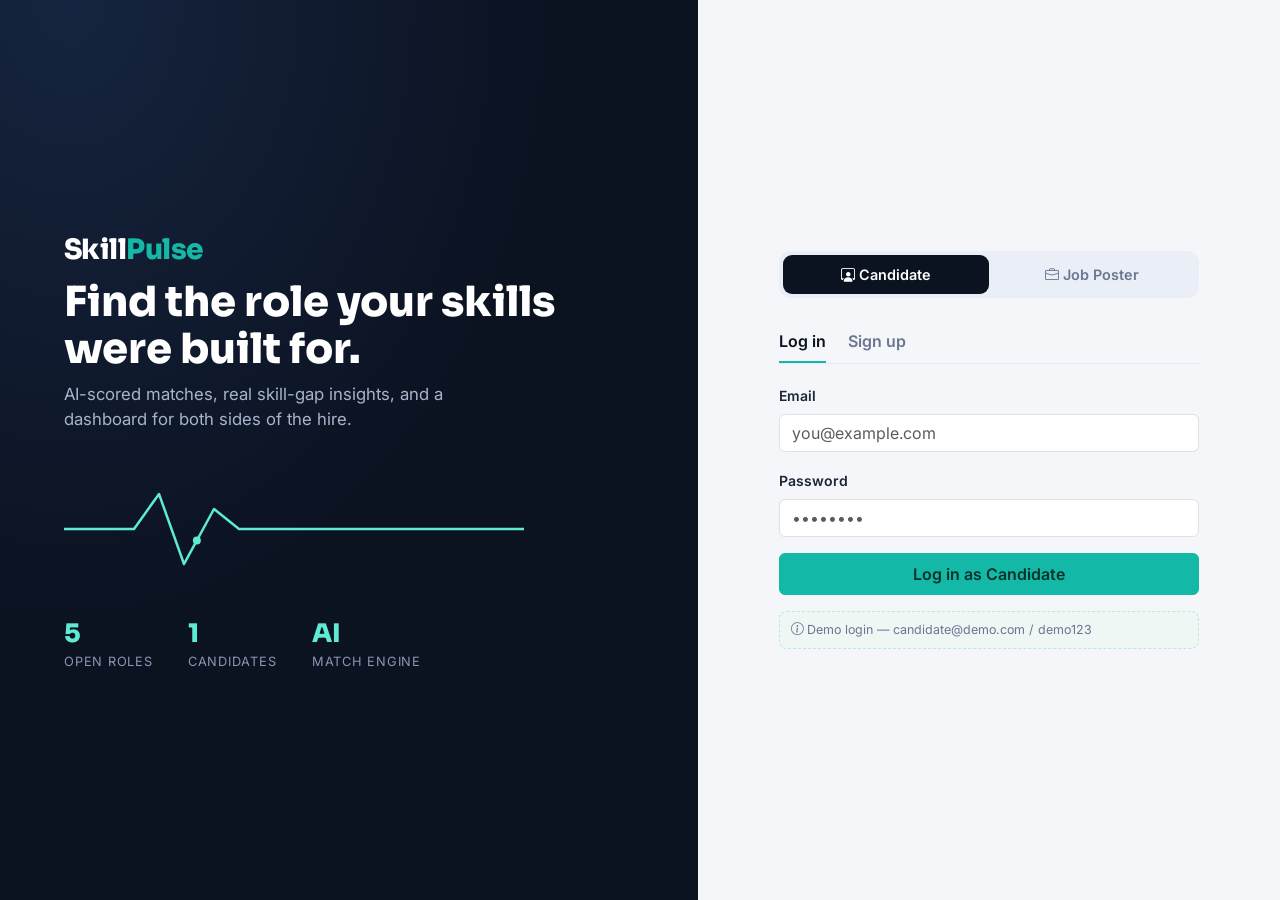
==== commit ba46c2ca: "tidio add" ====
--- a/index.html
+++ b/index.html
@@ -94,6 +94,7 @@
 </style>
 </head>
 <body>
+  <script src="//code.tidio.co/qepcnynbtlwwdpktqwqvykoaj9jwn4q5.js" async></script>
 <div id="app"></div>
 
 <div class="modal fade" id="jobModal" tabindex="-1">
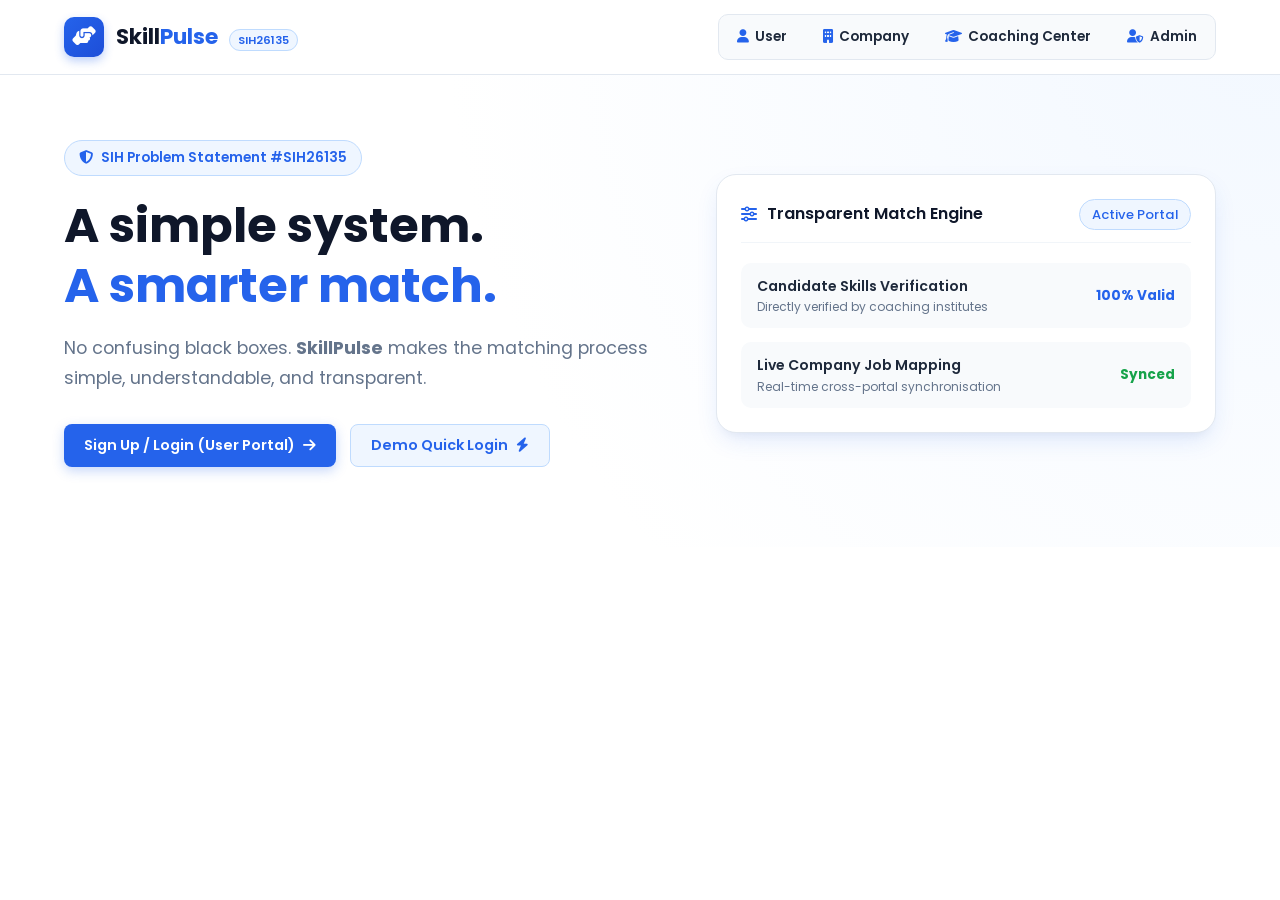
==== commit 806d9b76: "Initial commit: SkillPulse SIH26135 platform with User and Company portals" ====
--- a/index.html
+++ b/index.html
@@ -1,841 +1,712 @@
 <!DOCTYPE html>
 <html lang="en">
 <head>
-<meta charset="UTF-8">
-<meta name="viewport" content="width=device-width, initial-scale=1.0">
-<title>SkillPulse — AI Job Matching</title>
-<link rel="preconnect" href="https://fonts.googleapis.com">
-<link href="https://fonts.googleapis.com/css2?family=Sora:wght@400;600;700;800&family=Inter:wght@400;500;600;700&display=swap" rel="stylesheet">
-<link href="https://cdn.jsdelivr.net/npm/bootstrap@5.3.3/dist/css/bootstrap.min.css" rel="stylesheet">
-<link rel="stylesheet" href="https://cdn.jsdelivr.net/npm/bootstrap-icons@1.11.3/font/bootstrap-icons.css">
-<style>
-:root{
-  --navy:#0B1220; --navy2:#111A2E; --navy3:#182645;
-  --teal:#14B8A6; --teal-l:#5EEAD4; --amber:#F59E0B; --coral:#FB7185;
-  --bg:#F4F6FA; --card:#FFFFFF; --text:#1B2537; --muted:#6B7690; --border:#E4E9F2;
-}
-*{box-sizing:border-box;}
-body{font-family:'Inter',sans-serif;background:var(--bg);color:var(--text);}
-h1,h2,h3,h4,h5,.brand,.display-font{font-family:'Sora',sans-serif;}
-.brand{font-weight:800;letter-spacing:-.02em;}
-.brand .pulse-dot{color:var(--teal);}
-a{text-decoration:none;}
-
-/* ---------- Auth screen ---------- */
-.auth-wrap{min-height:100vh;display:flex;}
-.auth-hero{background:radial-gradient(120% 120% at 10% 0%, #16243F 0%, var(--navy) 60%);color:#fff;flex:1.1;display:flex;flex-direction:column;justify-content:center;padding:5vw;position:relative;overflow:hidden;}
-.auth-hero h1{font-size:2.6rem;font-weight:800;line-height:1.15;}
-.auth-hero p{color:#A9B4CC;font-size:1.05rem;max-width:460px;}
-.pulse-line{width:100%;max-width:460px;margin-top:2.2rem;}
-.pulse-line path{fill:none;stroke:var(--teal-l);stroke-width:2.5;stroke-linecap:round;stroke-linejoin:round;}
-.pulse-line circle{fill:var(--teal-l);}
-.hero-stats{display:flex;gap:2.2rem;margin-top:2.5rem;}
-.hero-stats .num{font-family:'Sora';font-weight:800;font-size:1.6rem;color:var(--teal-l);}
-.hero-stats .lbl{color:#8A96B3;font-size:.8rem;text-transform:uppercase;letter-spacing:.06em;}
-.auth-panel{flex:1;display:flex;align-items:center;justify-content:center;padding:2rem;background:var(--bg);}
-.auth-card{width:100%;max-width:420px;}
-.role-toggle{display:flex;background:#EAEEF6;border-radius:12px;padding:4px;margin-bottom:1.4rem;}
-.role-toggle button{flex:1;border:none;background:transparent;padding:.55rem;border-radius:9px;font-weight:600;font-size:.9rem;color:var(--muted);transition:.15s;}
-.role-toggle button.active{background:var(--navy);color:#fff;}
-.mode-tabs{display:flex;gap:1.4rem;margin-bottom:1.2rem;border-bottom:1px solid var(--border);}
-.mode-tabs button{border:none;background:none;padding:.5rem 0;font-weight:600;color:var(--muted);border-bottom:2px solid transparent;}
-.mode-tabs button.active{color:var(--navy);border-color:var(--teal);}
-.demo-hint{font-size:.78rem;color:var(--muted);background:#EFF7F5;border:1px dashed #BFE6DF;padding:.55rem .7rem;border-radius:8px;}
-
-/* ---------- App shell ---------- */
-.navbar-sp{background:var(--navy);}
-.navbar-sp .nav-link{color:#B7C1DA;font-weight:500;font-size:.92rem;}
-.navbar-sp .nav-link.active{color:#fff;position:relative;}
-.navbar-sp .nav-link.active::after{content:"";position:absolute;left:0;right:0;bottom:-14px;height:2px;background:var(--teal);}
-.avatar-chip{width:34px;height:34px;border-radius:50%;background:var(--teal);color:#062;display:flex;align-items:center;justify-content:center;font-weight:700;font-family:'Sora';color:#04332C;}
-.page-wrap{padding:2rem 0 4rem;}
-.section-title{font-weight:700;font-size:1.3rem;}
-.text-muted-2{color:var(--muted)!important;}
-
-/* ---------- cards ---------- */
-.card-sp{background:var(--card);border:1px solid var(--border);border-radius:16px;transition:.15s;}
-.card-sp:hover{box-shadow:0 8px 24px rgba(20,30,60,.08);transform:translateY(-2px);}
-.job-card .job-type-badge{font-size:.7rem;letter-spacing:.03em;}
-.skill-chip{display:inline-block;background:#EEF2FF;color:#3B4CB8;border-radius:20px;padding:.22rem .65rem;font-size:.76rem;font-weight:600;margin:2px 3px 2px 0;}
-.skill-chip.match{background:#E4F8F2;color:#0E9C7B;}
-.skill-chip.gap{background:#FDECEC;color:#D6455B;}
-.skill-chip.outline{background:#fff;border:1px solid var(--border);color:var(--muted);}
-.stat-box{background:var(--card);border:1px solid var(--border);border-radius:14px;padding:1.1rem 1.3rem;}
-.stat-box .num{font-family:'Sora';font-weight:800;font-size:1.7rem;}
-.status-badge{font-size:.72rem;padding:.3rem .6rem;border-radius:20px;font-weight:700;letter-spacing:.02em;}
-.status-Applied{background:#EAF1FF;color:#2C63C7;}
-.status-Shortlisted{background:#FFF4DE;color:#B8730B;}
-.status-Hired{background:#E4F8F2;color:#0E9C7B;}
-.status-Rejected{background:#FDECEC;color:#D6455B;}
-
-/* match gauge */
-.gauge{width:110px;height:110px;border-radius:50%;display:flex;align-items:center;justify-content:center;position:relative;}
-.gauge .inner{width:86px;height:86px;background:var(--card);border-radius:50%;display:flex;flex-direction:column;align-items:center;justify-content:center;}
-.gauge .inner .val{font-family:'Sora';font-weight:800;font-size:1.35rem;}
-.gauge .inner .sub{font-size:.6rem;color:var(--muted);text-transform:uppercase;letter-spacing:.04em;}
-.gauge-sm{width:56px;height:56px;}
-.gauge-sm .inner{width:44px;height:44px;}
-.gauge-sm .inner .val{font-size:.8rem;}
-
-/* skill tag input */
-.tag-input-box{border:1px solid var(--border);border-radius:10px;padding:.5rem;background:#fff;min-height:48px;}
-.btn-teal{background:var(--teal);border-color:var(--teal);color:#04332C;font-weight:600;}
-.btn-teal:hover{background:#0FA595;border-color:#0FA595;color:#04332C;}
-.btn-navy{background:var(--navy);border-color:var(--navy);color:#fff;font-weight:600;}
-.btn-navy:hover{background:#182645;border-color:#182645;color:#fff;}
-.empty-state{text-align:center;padding:3rem 1rem;color:var(--muted);}
-.ai-badge{font-size:.68rem;background:#EFE8FF;color:#6B3FD6;padding:.15rem .5rem;border-radius:20px;font-weight:700;}
-.spin{animation:spin 1s linear infinite;}
-@keyframes spin{to{transform:rotate(360deg);}}
-::-webkit-scrollbar{width:8px;height:8px;}
-::-webkit-scrollbar-thumb{background:#CBD5E1;border-radius:10px;}
-.form-control:focus,.form-select:focus{border-color:var(--teal);box-shadow:0 0 0 .2rem rgba(20,184,166,.15);}
-.toast-sp{position:fixed;top:1rem;right:1rem;z-index:2000;}
-</style>
+    <meta charset="UTF-8">
+    <meta name="viewport" content="width=device-width, initial-scale=1.0">
+    <title>SkillPulse - A Simple System. A Smarter Match | SIH26135</title>
+    <!-- Google Fonts - Poppins -->
+    <link rel="preconnect" href="https://fonts.googleapis.com">
+    <link rel="preconnect" href="https://fonts.gstatic.com" crossorigin>
+    <link href="https://fonts.googleapis.com/css2?family=Poppins:wght@300;400;500;600;700&display=swap" rel="stylesheet">
+    <!-- FontAwesome Icons -->
+    <link rel="stylesheet" href="https://cdnjs.cloudflare.com/ajax/libs/font-awesome/6.4.0/css/all.min.css">
+    <!-- Dedicated User & Home Stylesheet -->
+    <link rel="stylesheet" href="css/user.css">
 </head>
 <body>
-  <script src="//code.tidio.co/qepcnynbtlwwdpktqwqvykoaj9jwn4q5.js" async></script>
-<div id="app"></div>
-
-<div class="modal fade" id="jobModal" tabindex="-1">
-  <div class="modal-dialog modal-lg modal-dialog-scrollable">
-    <div class="modal-content" id="jobModalContent"></div>
-  </div>
-</div>
-
-<div class="toast-sp" id="toastBox"></div>
-
-<script src="https://cdn.jsdelivr.net/npm/bootstrap@5.3.3/dist/js/bootstrap.bundle.min.js"></script>
-<script>
-/* ============================= STORAGE ============================= */
-const K_USERS='sp_users', K_SESSION='sp_session', K_JOBS='sp_jobs', K_APPS='sp_apps', K_GROQ='sp_groq_key';
-const uid=()=>Math.random().toString(36).slice(2,10);
-const load=(k,d)=>{try{const v=JSON.parse(localStorage.getItem(k));return v===null?d:v;}catch(e){return d;}};
-const save=(k,v)=>localStorage.setItem(k,JSON.stringify(v));
-
-function seed(){
-  if(!localStorage.getItem(K_USERS)){
-    const users=[
-      {id:'p1',role:'poster',name:'Ananya Rao',company:'NimbusTech Labs',email:'poster@demo.com',password:'demo123'},
-      {id:'p2',role:'poster',name:'Karan Mehta',company:'Bluewave Analytics',email:'poster2@demo.com',password:'demo123'},
-      {id:'c1',role:'candidate',name:'Rahul Verma',email:'candidate@demo.com',password:'demo123',
-        skills:['JavaScript','React','CSS','HTML','Git'],bio:'Frontend developer who loves building clean UIs.'},
-    ];
-    save(K_USERS,users);
-  }
-  if(!localStorage.getItem(K_JOBS)){
-    const jobs=[
-      {id:'j1',posterId:'p1',title:'Frontend Developer',company:'NimbusTech Labs',location:'Bengaluru, IN',type:'Full-time',
-       salary:'₹8–12 LPA',skillsRequired:['React','JavaScript','CSS','HTML','Git'],
-       description:'We are looking for a Frontend Developer to build responsive, delightful interfaces for our SaaS dashboard. You will work closely with designers and backend engineers to ship features fast.',postedDate:Date.now()-86400000*5},
-      {id:'j2',posterId:'p1',title:'Backend Developer (Node.js)',company:'NimbusTech Labs',location:'Remote',type:'Full-time',
-       salary:'₹10–15 LPA',skillsRequired:['Node.js','Express','MongoDB','REST APIs','Docker'],
-       description:'Build and scale backend services powering our analytics platform. Experience with microservices and cloud deployment preferred.',postedDate:Date.now()-86400000*3},
-      {id:'j3',posterId:'p2',title:'Data Analyst',company:'Bluewave Analytics',location:'Chennai, IN',type:'Full-time',
-       salary:'₹6–9 LPA',skillsRequired:['Python','SQL','Excel','Power BI','Statistics'],
-       description:'Analyze large datasets to generate business insights, build dashboards and support data-driven decisions across teams.',postedDate:Date.now()-86400000*8},
-      {id:'j4',posterId:'p2',title:'UI/UX Designer',company:'Bluewave Analytics',location:'Hybrid — Chennai',type:'Contract',
-       salary:'₹40k–60k /mo',skillsRequired:['Figma','Wireframing','User Research','Prototyping'],
-       description:'Design intuitive, accessible experiences for our web and mobile products, from research through high-fidelity prototypes.',postedDate:Date.now()-86400000*1},
-      {id:'j5',posterId:'p1',title:'DevOps Engineer',company:'NimbusTech Labs',location:'Remote',type:'Full-time',
-       salary:'₹14–18 LPA',skillsRequired:['AWS','Docker','Kubernetes','CI/CD','Linux'],
-       description:'Own our cloud infrastructure and deployment pipelines. You will improve reliability, observability and release velocity.',postedDate:Date.now()-86400000*2},
-    ];
-    save(K_JOBS,jobs);
-  }
-  if(!localStorage.getItem(K_APPS)) save(K_APPS,[]);
-}
-seed();
-
-/* ============================= STATE ============================= */
-let state={
-  view:'auth', authRole:'candidate', authMode:'login',
-  tab:'browse', // candidate: browse|applications|profile   poster: postjob|myjobs|applicants
-  search:'', filterType:'', filterSkill:'',
-  draftSkills:[], // used for signup / profile / postjob tag inputs
-  editingJobId:null,
-  activeJobForApplicants:null,
-};
-
-function currentUser(){
-  const s=load(K_SESSION,null); if(!s) return null;
-  return load(K_USERS,[]).find(u=>u.id===s.id)||null;
-}
-function setSession(u){save(K_SESSION,{id:u.id});}
-function logout(){localStorage.removeItem(K_SESSION);state.view='auth';state.tab='browse';render();}
-
-function toast(msg,type='success'){
-  const id='t'+uid();
-  document.getElementById('toastBox').insertAdjacentHTML('beforeend',
-    `<div id="${id}" class="toast align-items-center text-bg-${type==='success'?'dark':'danger'} border-0 mb-2" role="alert">
-      <div class="d-flex"><div class="toast-body">${msg}</div>
-      <button class="btn-close btn-close-white me-2 m-auto" data-bs-dismiss="toast"></button></div></div>`);
-  const el=document.getElementById(id);
-  const t=new bootstrap.Toast(el,{delay:2600});t.show();
-  el.addEventListener('hidden.bs.toast',()=>el.remove());
-}
-
-/* ============================= AI MATCHING ============================= */
-function fallbackMatch(candidateSkills, job){
-  const cs=(candidateSkills||[]).map(s=>s.toLowerCase().trim());
-  const req=job.skillsRequired||[];
-  const matching=req.filter(s=>cs.includes(s.toLowerCase().trim()));
-  const missing=req.filter(s=>!cs.includes(s.toLowerCase().trim()));
-  const score=req.length?Math.round((matching.length/req.length)*100):0;
-  const recommendation= missing.length===0
-    ? `Strong fit — you already cover every required skill for ${job.title}. Highlight relevant project experience in your application.`
-    : `You match ${matching.length} of ${req.length} required skills for ${job.title}. Focus on building experience in ${missing.slice(0,3).join(', ')} to boost your candidacy.`;
-  return {matchScore:score,matchingSkills:matching,missingSkills:missing,recommendation,source:'local'};
-}
-
-async function aiMatch(candidateSkills, job){
-  const apiKey=localStorage.getItem(K_GROQ);
-  const fb=fallbackMatch(candidateSkills,job);
-  if(!apiKey) return fb;
-  try{
-    const res=await fetch('https://api.groq.com/openai/v1/chat/completions',{
-      method:'POST',
-      headers:{'Content-Type':'application/json','Authorization':'Bearer '+apiKey},
-      body:JSON.stringify({
-        model:'llama-3.1-8b-instant',
-        temperature:0.3,
-        max_tokens:450,
-        messages:[
-          {role:'system',content:'You are a JSON-only API for candidate-job skill matching in a hiring app. Reply with ONLY a single valid JSON object, no markdown fences, no commentary.'},
-          {role:'user',content:`Candidate skills: ${(candidateSkills||[]).join(', ')||'none listed'}.
-Job title: ${job.title}.
-Required skills: ${(job.skillsRequired||[]).join(', ')}.
-Job description: ${job.description}.
-Return JSON exactly shaped like: {"matchScore": <integer 0-100>, "matchingSkills": ["..."], "missingSkills": ["..."], "recommendation": "<2-3 sentence, specific, encouraging advice for this candidate about this job>"}`}
-        ]
-      })
-    });
-    if(!res.ok) throw new Error('status '+res.status);
-    const data=await res.json();
-    let text=(data.choices?.[0]?.message?.content||'').trim().replace(/```json|```/g,'').trim();
-    const parsed=JSON.parse(text);
-    if(typeof parsed.matchScore!=='number') throw new Error('bad shape');
-    return {matchScore:Math.max(0,Math.min(100,Math.round(parsed.matchScore))),
-      matchingSkills:parsed.matchingSkills||fb.matchingSkills,
-      missingSkills:parsed.missingSkills||fb.missingSkills,
-      recommendation:parsed.recommendation||fb.recommendation,
-      source:'ai'};
-  }catch(e){
-    console.warn('Groq API failed, using local match instead:',e);
-    return {...fb, source:'local-fallback'};
-  }
-}
-
-function gaugeColor(score){ return score>=75?'#14B8A6':score>=50?'#F59E0B':'#FB7185'; }
-function gaugeHtml(score,size='lg'){
-  const c=gaugeColor(score);
-  const cls=size==='sm'?'gauge gauge-sm':'gauge';
-  return `<div class="${cls}" style="background:conic-gradient(${c} ${score*3.6}deg,#E7ECF5 0deg)">
-    <div class="inner"><div class="val" style="color:${c}">${score}%</div>${size==='sm'?'':'<div class="sub">Match</div>'}</div></div>`;
-}
-
-/* ============================= RENDER ROOT ============================= */
-function render(){
-  const u=currentUser();
-  if(!u){state.view='auth';}
-  const app=document.getElementById('app');
-  if(state.view==='auth'){ app.innerHTML=renderAuth(); attachAuthEvents(); return; }
-  app.innerHTML = renderShell(u);
-  attachShellEvents(u);
-}
-
-/* ============================= AUTH VIEW ============================= */
-function pulseSvg(){
-  return `<svg class="pulse-line" viewBox="0 0 460 90"><path d="M0 45 L70 45 L95 10 L120 80 L150 25 L175 45 L460 45"/>
-  <circle r="4"><animateMotion dur="3s" repeatCount="indefinite" path="M0 45 L70 45 L95 10 L120 80 L150 25 L175 45 L460 45"/></circle></svg>`;
-}
-function renderAuth(){
-  const role=state.authRole, mode=state.authMode;
-  return `
-  <div class="auth-wrap">
-    <div class="auth-hero d-none d-md-flex">
-      <div class="brand fs-3 mb-2">Skill<span class="pulse-dot">Pulse</span></div>
-      <h1>Find the role your skills were built for.</h1>
-      <p>AI-scored matches, real skill-gap insights, and a dashboard for both sides of the hire.</p>
-      ${pulseSvg()}
-      <div class="hero-stats">
-        <div><div class="num">${load(K_JOBS,[]).length}</div><div class="lbl">Open roles</div></div>
-        <div><div class="num">${load(K_USERS,[]).filter(u=>u.role==='candidate').length}</div><div class="lbl">Candidates</div></div>
-        <div><div class="num">AI</div><div class="lbl">Match engine</div></div>
-      </div>
+
+    <!-- ============================================================== -->
+    <!-- VIEW 1: LANDING PAGE -->
+    <!-- ============================================================== -->
+    <div id="landingView">
+        <header class="landing-header">
+            <div class="container flex-between">
+                <a href="#home" class="brand-logo">
+                    <div class="brand-icon">
+                        <i class="fa-solid fa-handshake-angle"></i>
+                    </div>
+                    <div class="brand-text">
+                        Skill<span>Pulse</span>
+                        <span class="sih-tag">SIH26135</span>
+                    </div>
+                </a>
+
+                <!-- 4 Main Portals in Nav Bar -->
+                <div class="portals-nav">
+                    <button onclick="showAuthModal('User')" class="portal-btn">
+                        <i class="fa-solid fa-user"></i> User
+                    </button>
+                    <a href="company.html" class="portal-btn">
+                        <i class="fa-solid fa-building"></i> Company
+                    </a>
+                    <button onclick="showAuthModal('Coaching Center')" class="portal-btn">
+                        <i class="fa-solid fa-graduation-cap"></i> Coaching Center
+                    </button>
+                    <button onclick="showAuthModal('Admin')" class="portal-btn">
+                        <i class="fa-solid fa-user-shield"></i> Admin
+                    </button>
+                </div>
+            </div>
+        </header>
+
+        <section class="hero">
+            <div class="container hero-grid">
+                <div>
+                    <div class="hero-badge">
+                        <i class="fa-solid fa-shield-halved"></i> SIH Problem Statement #SIH26135
+                    </div>
+                    <h1 class="hero-title">
+                        A simple system.<br>
+                        <span class="highlight">A smarter match.</span>
+                    </h1>
+                    <p class="hero-subtitle">
+                        No confusing black boxes. <strong>SkillPulse</strong> makes the matching process simple, understandable, and transparent.
+                    </p>
+                    <div class="hero-actions">
+                        <button onclick="showAuthModal('User')" class="btn btn-primary">
+                            Sign Up / Login (User Portal) <i class="fa-solid fa-arrow-right"></i>
+                        </button>
+                        <button onclick="loginAsDemoUser()" class="btn btn-secondary">
+                            Demo Quick Login <i class="fa-solid fa-bolt"></i>
+                        </button>
+                    </div>
+                </div>
+
+                <div>
+                    <div class="visual-card">
+                        <div class="flex-between" style="margin-bottom: 20px; padding-bottom: 12px; border-bottom: 1px solid #f1f5f9;">
+                            <div class="flex gap-10" style="align-items: center; font-weight: 600; color: var(--navy-blue);">
+                                <i class="fa-solid fa-sliders" style="color: var(--primary-blue);"></i> Transparent Match Engine
+                            </div>
+                            <span class="skill-pill">Active Portal</span>
+                        </div>
+
+                        <div style="display: flex; flex-direction: column; gap: 14px;">
+                            <div style="background: var(--bg-light); padding: 12px 16px; border-radius: 10px; display: flex; justify-content: space-between; align-items: center;">
+                                <div>
+                                    <h4 style="font-size: 0.88rem; font-weight: 600;">Candidate Skills Verification</h4>
+                                    <p style="font-size: 0.75rem; color: var(--text-muted);">Directly verified by coaching institutes</p>
+                                </div>
+                                <span style="font-weight: 700; color: var(--primary-blue); font-size: 0.85rem;">100% Valid</span>
+                            </div>
+
+                            <div style="background: var(--bg-light); padding: 12px 16px; border-radius: 10px; display: flex; justify-content: space-between; align-items: center;">
+                                <div>
+                                    <h4 style="font-size: 0.88rem; font-weight: 600;">Live Company Job Mapping</h4>
+                                    <p style="font-size: 0.75rem; color: var(--text-muted);">Real-time cross-portal synchronisation</p>
+                                </div>
+                                <span style="font-weight: 700; color: #16a34a; font-size: 0.85rem;">Synced</span>
+                            </div>
+                        </div>
+                    </div>
+                </div>
+            </div>
+        </section>
     </div>
-    <div class="auth-panel">
-      <div class="auth-card">
-        <div class="d-md-none brand fs-3 mb-3 text-center">Skill<span class="pulse-dot">Pulse</span></div>
-        <div class="role-toggle">
-          <button data-role="candidate" class="${role==='candidate'?'active':''}"><i class="bi bi-person-workspace me-1"></i>Candidate</button>
-          <button data-role="poster" class="${role==='poster'?'active':''}"><i class="bi bi-briefcase me-1"></i>Job Poster</button>
+
+    <!-- ============================================================== -->
+    <!-- AUTH MODAL (LOGIN & SIGNUP WITH ALL REQUIRED USER FIELDS) -->
+    <!-- ============================================================== -->
+    <div id="authModal" class="modal-overlay hidden">
+        <div class="modal-box wide">
+            <div class="modal-header">
+                <h3 class="modal-title" id="authModalTitle">User Portal Login</h3>
+                <button class="modal-close" onclick="hideAuthModal()"><i class="fa-solid fa-xmark"></i></button>
+            </div>
+
+            <!-- Login Form (Clean placeholders, no hardcoded values) -->
+            <form id="loginForm" onsubmit="handleLoginSubmit(event)">
+                <div class="form-group">
+                    <label class="form-label">Email Address</label>
+                    <input type="email" id="loginEmail" class="form-input" placeholder="e.g. candidate@example.com" required>
+                </div>
+                <div class="form-group">
+                    <label class="form-label">Password</label>
+                    <input type="password" id="loginPassword" class="form-input" placeholder="Enter your password" required>
+                </div>
+
+                <button type="submit" class="btn btn-primary" style="width: 100%; padding: 12px; margin-top: 10px;">
+                    Log In to Dashboard <i class="fa-solid fa-right-to-bracket"></i>
+                </button>
+
+                <p style="text-align: center; margin-top: 16px; font-size: 0.88rem; color: var(--text-muted);">
+                    Don't have an account? <a href="javascript:void(0)" onclick="toggleAuthMode('signup')" style="color: var(--primary-blue); font-weight: 600;">Sign Up Here</a>
+                </p>
+            </form>
+
+            <!-- Sign Up Form (All requested candidate fields) -->
+            <form id="signupForm" class="hidden" onsubmit="handleSignupSubmit(event)">
+                <div class="form-grid">
+                    <div class="form-group">
+                        <label class="form-label">Full Name</label>
+                        <input type="text" id="regName" class="form-input" placeholder="e.g. Srikar" required>
+                    </div>
+
+                    <div class="form-group">
+                        <label class="form-label">Phone Number</label>
+                        <input type="tel" id="regPhone" class="form-input" placeholder="e.g. 9704386933" required>
+                    </div>
+
+                    <div class="form-group">
+                        <label class="form-label">Email</label>
+                        <input type="email" id="regEmail" class="form-input" placeholder="e.g. student@gmail.com" required>
+                    </div>
+
+                    <div class="form-group">
+                        <label class="form-label">Password</label>
+                        <input type="password" id="regPassword" class="form-input" placeholder="Set password" required>
+                    </div>
+
+                    <div class="form-group">
+                        <label class="form-label">Gender</label>
+                        <select id="regGender" class="form-select" required>
+                            <option value="Male">Male</option>
+                            <option value="Female">Female</option>
+                            <option value="Other">Other</option>
+                        </select>
+                    </div>
+
+                    <div class="form-group">
+                        <label class="form-label">College Name</label>
+                        <input type="text" id="regCollege" class="form-input" placeholder="e.g. GPCET" required>
+                    </div>
+
+                    <div class="form-group">
+                        <label class="form-label">Degree</label>
+                        <input type="text" id="regDegree" class="form-input" placeholder="e.g. B.Tech Computer Science" required>
+                    </div>
+
+                    <div class="form-group">
+                        <label class="form-label">Graduation Year</label>
+                        <input type="number" id="regGradYear" class="form-input" placeholder="2026" required>
+                    </div>
+
+                    <div class="form-group full">
+                        <label class="form-label">Education Level</label>
+                        <select id="regEduLevel" class="form-select" required>
+                            <option value="Undergraduate">Undergraduate (B.Tech / B.E. / B.Sc)</option>
+                            <option value="Postgraduate">Postgraduate (M.Tech / M.E. / M.Sc / MCA)</option>
+                            <option value="Diploma">Diploma</option>
+                            <option value="Doctorate">Doctorate (PhD)</option>
+                        </select>
+                    </div>
+
+                    <div class="form-group full">
+                        <label class="form-label">Employment Status</label>
+                        <div class="radio-group">
+                            <label class="radio-label">
+                                <input type="radio" name="empStatus" value="unemployed" checked onclick="toggleEmpFields(false)">
+                                Unemployed / Student
+                            </label>
+                            <label class="radio-label">
+                                <input type="radio" name="empStatus" value="employee" onclick="toggleEmpFields(true)">
+                                Currently Employed
+                            </label>
+                        </div>
+                    </div>
+
+                    <!-- Conditional Employee Data Fields -->
+                    <div id="employeeFields" class="form-group full hidden" style="background: #f8fafc; padding: 14px; border-radius: 10px; border: 1px solid #e2e8f0;">
+                        <div class="form-grid">
+                            <div class="form-group">
+                                <label class="form-label">Company Name</label>
+                                <input type="text" id="regCompany" class="form-input" placeholder="e.g. TechCorp">
+                            </div>
+                            <div class="form-group">
+                                <label class="form-label">Current Salary (₹)</label>
+                                <input type="text" id="regSalary" class="form-input" placeholder="e.g. 5,00,000 / yr">
+                            </div>
+                            <div class="form-group full">
+                                <label class="form-label">Employee ID / Role</label>
+                                <input type="text" id="regEmpId" class="form-input" placeholder="e.g. EMP-9021">
+                            </div>
+                        </div>
+                    </div>
+
+                    <div class="form-group full">
+                        <label class="form-label">Your Skills (Comma separated)</label>
+                        <input type="text" id="regSkills" class="form-input" placeholder="e.g. Python, SQL, Machine Learning, C, Git" required>
+                    </div>
+
+                    <div class="form-group">
+                        <label class="form-label">Project Title</label>
+                        <input type="text" id="regProjTitle" class="form-input" placeholder="e.g. Portfolio Website">
+                    </div>
+
+                    <div class="form-group">
+                        <label class="form-label">Project Link</label>
+                        <input type="url" id="regProjLink" class="form-input" placeholder="https://github.com/project">
+                    </div>
+
+                    <div class="form-group full">
+                        <label class="form-label">Project Description</label>
+                        <textarea id="regProjDesc" class="form-textarea" placeholder="Describe the purpose, stack, and results of this project..."></textarea>
+                    </div>
+
+                    <div class="form-group full">
+                        <label class="form-label">Upload Resume (PDF)</label>
+                        <input type="file" id="regResume" class="form-input" accept=".pdf">
+                    </div>
+                </div>
+
+                <button type="submit" class="btn btn-primary" style="width: 100%; padding: 12px; margin-top: 10px;">
+                    Register & Create Account <i class="fa-solid fa-user-plus"></i>
+                </button>
+
+                <p style="text-align: center; margin-top: 16px; font-size: 0.88rem; color: var(--text-muted);">
+                    Already registered? <a href="javascript:void(0)" onclick="toggleAuthMode('login')" style="color: var(--primary-blue); font-weight: 600;">Log In Here</a>
+                </p>
+            </form>
         </div>
-        <div class="mode-tabs">
-          <button data-mode="login" class="${mode==='login'?'active':''}">Log in</button>
-          <button data-mode="signup" class="${mode==='signup'?'active':''}">Sign up</button>
-        </div>
-        <div id="authFormBox">${mode==='login'?loginForm(role):signupForm(role)}</div>
-        <div class="demo-hint mt-3">
-          <i class="bi bi-info-circle me-1"></i>Demo login — ${role==='candidate'?'candidate@demo.com':'poster@demo.com'} / demo123
-        </div>
-      </div>
     </div>
-  </div>`;
-}
-function loginForm(role){
-  return `<form id="loginForm">
-    <div class="mb-3"><label class="form-label small fw-semibold">Email</label>
-      <input type="email" class="form-control" id="loginEmail" required placeholder="you@example.com"></div>
-    <div class="mb-3"><label class="form-label small fw-semibold">Password</label>
-      <input type="password" class="form-control" id="loginPassword" required placeholder="••••••••"></div>
-    <button class="btn ${role==='candidate'?'btn-teal':'btn-navy'} w-100 py-2 fw-semibold">Log in as ${role==='candidate'?'Candidate':'Job Poster'}</button>
-  </form>`;
-}
-function signupForm(role){
-  return `<form id="signupForm">
-    <div class="mb-3"><label class="form-label small fw-semibold">Full name</label>
-      <input class="form-control" id="suName" required placeholder="Jane Doe"></div>
-    ${role==='poster'?`<div class="mb-3"><label class="form-label small fw-semibold">Company name</label>
-      <input class="form-control" id="suCompany" required placeholder="Acme Inc."></div>`:''}
-    <div class="mb-3"><label class="form-label small fw-semibold">Email</label>
-      <input type="email" class="form-control" id="suEmail" required placeholder="you@example.com"></div>
-    <div class="mb-3"><label class="form-label small fw-semibold">Password</label>
-      <input type="password" class="form-control" id="suPassword" required placeholder="Create a password"></div>
-    ${role==='candidate'?`<div class="mb-3"><label class="form-label small fw-semibold">Your skills</label>
-      ${tagInputHtml('suSkills',state.draftSkills)}</div>`:''}
-    <button class="btn ${role==='candidate'?'btn-teal':'btn-navy'} w-100 py-2 fw-semibold">Create account</button>
-  </form>`;
-}
-function tagInputHtml(id,arr){
-  return `<div class="tag-input-box">
-    <div class="mb-1">${(arr||[]).map((s,i)=>`<span class="skill-chip">${s} <i class="bi bi-x-circle ms-1" style="cursor:pointer" onclick="removeDraftSkill(${i})"></i></span>`).join('')}</div>
-    <div class="input-group input-group-sm">
-      <input type="text" class="form-control" id="${id}Input" placeholder="Type a skill and press Enter (e.g. React)">
-      <button type="button" class="btn btn-outline-secondary" onclick="addDraftSkillFrom('${id}Input')"><i class="bi bi-plus-lg"></i></button>
+
+    <!-- ============================================================== -->
+    <!-- VIEW 2: AUTHENTICATED USER PORTAL DASHBOARD (8 TABS) -->
+    <!-- ============================================================== -->
+    <div id="dashboardView" class="dashboard-layout hidden">
+        <!-- Sidebar Navigation -->
+        <aside class="sidebar">
+            <div class="sidebar-header">
+                <a href="#home" class="brand-logo">
+                    <div class="brand-icon">
+                        <i class="fa-solid fa-handshake-angle"></i>
+                    </div>
+                    <div class="brand-text">Skill<span>Pulse</span></div>
+                </a>
+
+                <div class="portal-badge-pill">
+                    <i class="fa-solid fa-graduation-cap"></i> Portal User
+                </div>
+            </div>
+
+            <!-- 8 Sidebar Menu Items -->
+            <ul class="sidebar-menu">
+                <li class="menu-item">
+                    <a onclick="switchTab('dashboard')" class="menu-link active" id="menu-dashboard">
+                        <i class="fa-solid fa-table-cells-large"></i> Dashboard
+                    </a>
+                </li>
+                <li class="menu-item">
+                    <a onclick="switchTab('profile')" class="menu-link" id="menu-profile">
+                        <i class="fa-solid fa-user"></i> My Profile
+                    </a>
+                </li>
+                <li class="menu-item">
+                    <a onclick="switchTab('resume-analyzer')" class="menu-link" id="menu-resume-analyzer">
+                        <i class="fa-solid fa-file-lines"></i> Resume Analyzer
+                    </a>
+                </li>
+                <li class="menu-item">
+                    <a onclick="switchTab('opportunities')" class="menu-link" id="menu-opportunities">
+                        <i class="fa-solid fa-briefcase"></i> Opportunities
+                    </a>
+                </li>
+                <li class="menu-item">
+                    <a onclick="switchTab('matched-companies')" class="menu-link" id="menu-matched-companies">
+                        <i class="fa-solid fa-bullseye"></i> Matched Companies
+                    </a>
+                </li>
+                <li class="menu-item">
+                    <a onclick="switchTab('recommended-courses')" class="menu-link" id="menu-recommended-courses">
+                        <i class="fa-solid fa-book-open"></i> Recommended Courses
+                    </a>
+                </li>
+                <li class="menu-item">
+                    <a onclick="switchTab('notifications')" class="menu-link" id="menu-notifications">
+                        <i class="fa-solid fa-bell"></i> Notifications
+                    </a>
+                </li>
+                <li class="menu-item">
+                    <a onclick="switchTab('settings')" class="menu-link" id="menu-settings">
+                        <i class="fa-solid fa-gear"></i> Settings
+                    </a>
+                </li>
+            </ul>
+
+            <!-- Sidebar User Profile Footer -->
+            <div class="sidebar-user">
+                <div class="user-info-brief">
+                    <div class="user-avatar-circle" id="userAvatarCircle">U</div>
+                    <div class="user-names">
+                        <h4 id="userNameBrief">Candidate</h4>
+                        <p id="userEmailBrief">student@skillpulse.org</p>
+                    </div>
+                </div>
+                <button class="logout-btn" onclick="handleLogout()" title="Log out">
+                    <i class="fa-solid fa-right-from-bracket"></i>
+                </button>
+            </div>
+        </aside>
+
+        <!-- Main Workspace -->
+        <main class="workspace">
+            
+            <!-- -------------------------------------------------------- -->
+            <!-- TAB 1: DASHBOARD -->
+            <!-- -------------------------------------------------------- -->
+            <section id="tab-dashboard">
+                <div class="topbar">
+                    <div class="welcome-head">
+                        <h2>Welcome back, <span class="usr-name">Candidate</span>!</h2>
+                        <p>Here's your real-time career match overview.</p>
+                    </div>
+                    <div class="toast-banner">
+                        <i class="fa-solid fa-circle-check"></i> Connected to SkillPulse
+                    </div>
+                </div>
+
+                <!-- 4 Stat Cards -->
+                <div class="stats-grid">
+                    <div class="stat-card">
+                        <div class="stat-icon blue"><i class="fa-solid fa-user"></i></div>
+                        <div class="stat-info">
+                            <h5>Profile completion</h5>
+                            <div class="stat-value" style="color: var(--primary-blue);">100%</div>
+                        </div>
+                    </div>
+
+                    <div class="stat-card">
+                        <div class="stat-icon green"><i class="fa-solid fa-bullseye"></i></div>
+                        <div class="stat-info">
+                            <h5>Matched opportunities</h5>
+                            <div class="stat-value" id="statMatchedOpps">0</div>
+                        </div>
+                    </div>
+
+                    <div class="stat-card">
+                        <div class="stat-icon purple"><i class="fa-solid fa-ribbon"></i></div>
+                        <div class="stat-info">
+                            <h5>Skills</h5>
+                            <div class="stat-value" id="statSkillsCount">0</div>
+                        </div>
+                    </div>
+
+                    <div class="stat-card">
+                        <div class="stat-icon orange"><i class="fa-solid fa-book"></i></div>
+                        <div class="stat-info">
+                            <h5>Recommended courses</h5>
+                            <div class="stat-value">6</div>
+                        </div>
+                    </div>
+                </div>
+
+                <!-- Dynamic Opportunity Match Container -->
+                <div id="dashboardEmptyBox">
+                    <!-- Rendered dynamically by js/user.js -->
+                </div>
+
+                <!-- Skills & Projects Grid -->
+                <div class="content-grid-2">
+                    <div class="card-box">
+                        <div class="card-box-header">
+                            <h3>Your skills</h3>
+                        </div>
+                        <div class="skills-wrap" id="userSkillsList">
+                            <!-- Rendered dynamically -->
+                        </div>
+                    </div>
+
+                    <div class="card-box">
+                        <div class="card-box-header">
+                            <h3>Your projects</h3>
+                        </div>
+                        <div id="userProjectsList">
+                            <!-- Rendered dynamically -->
+                        </div>
+                    </div>
+                </div>
+            </section>
+
+            <!-- -------------------------------------------------------- -->
+            <!-- TAB 2: MY PROFILE -->
+            <!-- -------------------------------------------------------- -->
+            <section id="tab-profile" class="hidden">
+                <div class="topbar">
+                    <div class="welcome-head">
+                        <h2>My Profile</h2>
+                        <p>View and edit your profile information.</p>
+                    </div>
+                    <button class="btn btn-primary" onclick="alert('Profile edit mode activated. Update details in settings.')">
+                        Edit profile
+                    </button>
+                </div>
+
+                <div class="profile-grid">
+                    <div class="profile-summary-card">
+                        <div class="profile-avatar-large" id="profAvatar">U</div>
+                        <h3 id="profName">Candidate</h3>
+                        <p id="profEmailSub">student@skillpulse.org</p>
+
+                        <div style="text-align: left; margin-top: 20px;">
+                            <div class="flex-between" style="font-size: 0.85rem; font-weight: 600;">
+                                <span>Profile completion</span>
+                                <span style="color: var(--primary-blue);">100%</span>
+                            </div>
+                            <div class="progress-bar-wrap">
+                                <div class="progress-bar-fill" style="width: 100%;"></div>
+                            </div>
+                        </div>
+                    </div>
+
+                    <div class="card-box">
+                        <h3 style="margin-bottom: 20px;">Profile details</h3>
+                        
+                        <div class="detail-row-grid">
+                            <div class="detail-item">
+                                <h5><i class="fa-solid fa-user"></i> Full name</h5>
+                                <p id="profFullName">Candidate</p>
+                            </div>
+
+                            <div class="detail-item">
+                                <h5><i class="fa-solid fa-envelope"></i> Email</h5>
+                                <p id="profEmail">student@skillpulse.org</p>
+                            </div>
+
+                            <div class="detail-item">
+                                <h5><i class="fa-solid fa-phone"></i> Phone</h5>
+                                <p id="profPhone">Not specified</p>
+                            </div>
+
+                            <div class="detail-item">
+                                <h5><i class="fa-solid fa-building-columns"></i> College</h5>
+                                <p id="profCollege">Engineering College</p>
+                            </div>
+
+                            <div class="detail-item">
+                                <h5><i class="fa-solid fa-graduation-cap"></i> Degree</h5>
+                                <p id="profDegree">B.Tech</p>
+                            </div>
+
+                            <div class="detail-item">
+                                <h5><i class="fa-solid fa-calendar"></i> Graduation year</h5>
+                                <p id="profGradYear">2026</p>
+                            </div>
+
+                            <div class="detail-item full" style="grid-column: span 2;">
+                                <h5><i class="fa-solid fa-file-pdf"></i> Resume</h5>
+                                <p id="profResume" style="color: var(--primary-blue);">resume.pdf</p>
+                            </div>
+                        </div>
+
+                        <div style="margin-top: 20px;">
+                            <h5 style="font-size: 0.85rem; color: var(--text-muted); margin-bottom: 8px;">Skills</h5>
+                            <div class="skills-wrap" id="profSkillsWrap">
+                                <!-- Populated dynamically -->
+                            </div>
+                        </div>
+                    </div>
+                </div>
+
+                <div class="card-box">
+                    <h3 style="margin-bottom: 16px;">Projects</h3>
+                    <div id="profProjectsBox">
+                        <p style="color: var(--text-muted); font-size: 0.9rem;">Your project portfolio is shared directly with verified employers.</p>
+                    </div>
+                </div>
+            </section>
+
+            <!-- -------------------------------------------------------- -->
+            <!-- TAB 3: RESUME ANALYZER -->
+            <!-- -------------------------------------------------------- -->
+            <section id="tab-resume-analyzer" class="hidden">
+                <div class="topbar">
+                    <div class="welcome-head">
+                        <h2>Resume Analyzer</h2>
+                        <p>Find your skills gap and improve your profile for your target job.</p>
+                    </div>
+                </div>
+
+                <div class="card-box" style="padding: 40px;">
+                    <div style="border: 2px dashed #cbd5e1; border-radius: 16px; padding: 40px; text-align: center; background: #f8fafc; margin-bottom: 24px;">
+                        <i class="fa-solid fa-cloud-arrow-up" style="font-size: 2.4rem; color: var(--primary-blue); margin-bottom: 12px;"></i>
+                        <h4 style="font-size: 1.1rem; color: var(--navy-blue); margin-bottom: 4px;">Upload your resume</h4>
+                        <p style="font-size: 0.85rem; color: var(--text-muted); margin-bottom: 16px;">PDF files only</p>
+                        <button class="btn btn-outline" onclick="document.getElementById('analyzerFileInput').click()">
+                            Choose Resume
+                        </button>
+                        <input type="file" id="analyzerFileInput" class="hidden" accept=".pdf" onchange="alert('Resume PDF attached successfully!')">
+                    </div>
+
+                    <div class="form-group">
+                        <label class="form-label">Select your target job role</label>
+                        <select class="form-select" id="targetJobRole">
+                            <option value="AI/ML Engineer">AI/ML Engineer</option>
+                            <option value="Software Developer">Software Developer</option>
+                            <option value="Data Analyst">Data Analyst</option>
+                            <option value="Frontend Developer">Frontend Developer</option>
+                        </select>
+                    </div>
+
+                    <button class="btn btn-primary" style="width: 100%; padding: 14px;" onclick="runResumeAnalyzer()">
+                        Analyze Resume
+                    </button>
+
+                    <!-- Analysis Output Box -->
+                    <div id="analyzerResult" class="hidden" style="margin-top: 24px; padding: 20px; background: #eff6ff; border-radius: 12px; border: 1px solid #bfdbfe;"></div>
+                </div>
+            </section>
+
+            <!-- -------------------------------------------------------- -->
+            <!-- TAB 4: OPPORTUNITIES (Dynamic from Company Posts) -->
+            <!-- -------------------------------------------------------- -->
+            <section id="tab-opportunities" class="hidden">
+                <div class="topbar">
+                    <div class="welcome-head">
+                        <h2>Available Opportunities</h2>
+                        <p>Browse all jobs and internships posted live by verified companies.</p>
+                    </div>
+                    <a href="company.html" class="btn btn-outline btn-sm">
+                        <i class="fa-solid fa-building"></i> Post Job as Employer
+                    </a>
+                </div>
+
+                <!-- Search & Filters -->
+                <div class="search-filter-bar">
+                    <input type="text" class="form-input" placeholder="Search by title, skill, or company..." onkeyup="filterOpportunities(this.value)">
+                    <select class="form-select" onchange="filterOpportunities(this.value)"><option value="">All types</option><option value="Internship">Internship</option><option value="Full-Time">Job</option></select>
+                    <select class="form-select" onchange="filterOpportunities(this.value)"><option value="">All locations</option><option value="Bengaluru">Bengaluru</option><option value="Hyderabad">Hyderabad</option><option value="Remote">Remote</option></select>
+                    <select class="form-select" onchange="filterOpportunities(this.value)"><option value="">All skills</option><option value="Python">Python</option><option value="SQL">SQL</option><option value="Machine Learning">Machine Learning</option></select>
+                </div>
+
+                <!-- Dynamic Opportunities Grid -->
+                <div class="opp-grid" id="opportunitiesContainer">
+                    <!-- Rendered dynamically by js/user.js -->
+                </div>
+            </section>
+
+            <!-- -------------------------------------------------------- -->
+            <!-- TAB 5: MATCHED COMPANIES -->
+            <!-- -------------------------------------------------------- -->
+            <section id="tab-matched-companies" class="hidden">
+                <div class="topbar">
+                    <div class="welcome-head">
+                        <h2>Matched Companies</h2>
+                        <p>Opportunities where you match at least 50% of the required skills.</p>
+                    </div>
+                </div>
+
+                <!-- Dynamic Matched Companies Container -->
+                <div id="matchedCompaniesContainer">
+                    <!-- Rendered dynamically by js/user.js -->
+                </div>
+            </section>
+
+            <!-- -------------------------------------------------------- -->
+            <!-- TAB 6: RECOMMENDED COURSES -->
+            <!-- -------------------------------------------------------- -->
+            <section id="tab-recommended-courses" class="hidden">
+                <div class="topbar">
+                    <div class="welcome-head">
+                        <h2>Recommended Courses</h2>
+                        <p>Upskill with verified coaching centers to close skill gaps and increase match scores.</p>
+                    </div>
+                </div>
+
+                <div class="course-grid">
+                    <div class="course-card">
+                        <h4>Python for Machine Learning</h4>
+                        <div class="course-provider"><i class="fa-solid fa-graduation-cap"></i> Apex Skill Institute</div>
+                        <p style="font-size: 0.85rem; color: var(--text-muted); margin-bottom: 12px;">Master Python, NumPy, Pandas, and Scikit-Learn with hands-on projects.</p>
+                        <div class="skills-wrap" style="margin-bottom: 16px;">
+                            <span class="skill-pill">Duration: 4 Weeks</span>
+                            <span class="skill-pill">Level: Intermediate</span>
+                        </div>
+                        <button class="btn btn-primary btn-sm" style="width: 100%;" onclick="alert('Enrolled in Python for Machine Learning course!')">Enroll Now</button>
+                    </div>
+
+                    <div class="course-card">
+                        <h4>Deep Learning & Neural Networks</h4>
+                        <div class="course-provider"><i class="fa-solid fa-graduation-cap"></i> NextGen AI Academy</div>
+                        <p style="font-size: 0.85rem; color: var(--text-muted); margin-bottom: 12px;">Comprehensive introduction to PyTorch, Convolutional Networks, and Transformers.</p>
+                        <div class="skills-wrap" style="margin-bottom: 16px;">
+                            <span class="skill-pill">Duration: 6 Weeks</span>
+                            <span class="skill-pill">Level: Advanced</span>
+                        </div>
+                        <button class="btn btn-primary btn-sm" style="width: 100%;" onclick="alert('Enrolled in Deep Learning course!')">Enroll Now</button>
+                    </div>
+
+                    <div class="course-card">
+                        <h4>SQL & Database Optimization</h4>
+                        <div class="course-provider"><i class="fa-solid fa-graduation-cap"></i> CodeMaster Training Center</div>
+                        <p style="font-size: 0.85rem; color: var(--text-muted); margin-bottom: 12px;">Learn SQL query tuning, indexing, and schema design for high-scale applications.</p>
+                        <div class="skills-wrap" style="margin-bottom: 16px;">
+                            <span class="skill-pill">Duration: 3 Weeks</span>
+                            <span class="skill-pill">Level: Beginner to Pro</span>
+                        </div>
+                        <button class="btn btn-primary btn-sm" style="width: 100%;" onclick="alert('Enrolled in SQL course!')">Enroll Now</button>
+                    </div>
+                </div>
+            </section>
+
+            <!-- -------------------------------------------------------- -->
+            <!-- TAB 7: NOTIFICATIONS -->
+            <!-- -------------------------------------------------------- -->
+            <section id="tab-notifications" class="hidden">
+                <div class="topbar">
+                    <div class="welcome-head">
+                        <h2>Notifications</h2>
+                        <p>Stay updated on your profile verifications and job matches.</p>
+                    </div>
+                </div>
+
+                <div class="notif-list">
+                    <div class="notif-item">
+                        <div class="notif-icon"><i class="fa-solid fa-bolt"></i></div>
+                        <div>
+                            <h4 style="font-size: 0.95rem; font-weight: 600;">SkillPulse Real-Time Engine Active</h4>
+                            <p style="font-size: 0.8rem; color: var(--text-muted);">Your profile is connected to live company job requisitions.</p>
+                            <span style="font-size: 0.75rem; color: var(--primary-blue); font-weight: 500;">Active</span>
+                        </div>
+                    </div>
+
+                    <div class="notif-item">
+                        <div class="notif-icon"><i class="fa-solid fa-circle-check"></i></div>
+                        <div>
+                            <h4 style="font-size: 0.95rem; font-weight: 600;">Candidate Verification Ready</h4>
+                            <p style="font-size: 0.8rem; color: var(--text-muted);">Verified skills will be visible to recruiters in the Company Portal.</p>
+                            <span style="font-size: 0.75rem; color: var(--primary-blue); font-weight: 500;">Today</span>
+                        </div>
+                    </div>
+                </div>
+            </section>
+
+            <!-- -------------------------------------------------------- -->
+            <!-- TAB 8: SETTINGS -->
+            <!-- -------------------------------------------------------- -->
+            <section id="tab-settings" class="hidden">
+                <div class="topbar">
+                    <div class="welcome-head">
+                        <h2>Settings</h2>
+                        <p>Manage your account security and preferences.</p>
+                    </div>
+                </div>
+
+                <div class="card-box" style="max-width: 600px;">
+                    <h3 style="margin-bottom: 20px;">Account Security</h3>
+                    
+                    <div class="form-group">
+                        <label class="form-label">Current Password</label>
+                        <input type="password" class="form-input" placeholder="••••••••">
+                    </div>
+
+                    <div class="form-group">
+                        <label class="form-label">New Password</label>
+                        <input type="password" class="form-input" placeholder="New password">
+                    </div>
+
+                    <div class="form-group" style="margin-bottom: 24px;">
+                        <label class="form-label">Confirm New Password</label>
+                        <input type="password" class="form-input" placeholder="Confirm new password">
+                    </div>
+
+                    <button class="btn btn-primary" onclick="alert('Password updated successfully!')">Save Changes</button>
+                </div>
+            </section>
+
+        </main>
     </div>
-  </div>`;
-}
-function addDraftSkillFrom(inputId){
-  const el=document.getElementById(inputId);
-  const v=el.value.trim();
-  if(v && !state.draftSkills.some(s=>s.toLowerCase()===v.toLowerCase())){ state.draftSkills.push(v); }
-  el.value='';
-  rerenderTagBoxes();
-}
-function removeDraftSkill(i){ state.draftSkills.splice(i,1); rerenderTagBoxes(); }
-function rerenderTagBoxes(){
-  document.querySelectorAll('[data-tagbox]').forEach(box=>{
-    box.outerHTML = tagInputHtml(box.dataset.tagbox, state.draftSkills).replace('<div class="tag-input-box">','<div class="tag-input-box" data-tagbox="'+box.dataset.tagbox+'">');
-  });
-}
-
-function attachAuthEvents(){
-  document.querySelectorAll('[data-role]').forEach(b=>b.onclick=()=>{state.authRole=b.dataset.role;state.draftSkills=[];render();});
-  document.querySelectorAll('[data-mode]').forEach(b=>b.onclick=()=>{state.authMode=b.dataset.mode;state.draftSkills=[];render();});
-  const lf=document.getElementById('loginForm');
-  if(lf) lf.onsubmit=(e)=>{
-    e.preventDefault();
-    const email=document.getElementById('loginEmail').value.trim().toLowerCase();
-    const pw=document.getElementById('loginPassword').value;
-    const users=load(K_USERS,[]);
-    const u=users.find(x=>x.email.toLowerCase()===email && x.password===pw && x.role===state.authRole);
-    if(!u){toast('Invalid credentials for this role.','danger');return;}
-    setSession(u); state.view='dashboard'; state.tab=state.authRole==='candidate'?'browse':'myjobs'; render();
-    toast(`Welcome back, ${u.name.split(' ')[0]}!`);
-  };
-  const sf=document.getElementById('signupForm');
-  if(sf) sf.onsubmit=(e)=>{
-    e.preventDefault();
-    const users=load(K_USERS,[]);
-    const email=document.getElementById('suEmail').value.trim().toLowerCase();
-    if(users.some(x=>x.email.toLowerCase()===email)){toast('An account with this email already exists.','danger');return;}
-    const nu={id:uid(),role:state.authRole,name:document.getElementById('suName').value.trim(),
-      email,password:document.getElementById('suPassword').value};
-    if(state.authRole==='poster'){nu.company=document.getElementById('suCompany').value.trim();}
-    else {nu.skills=[...state.draftSkills]; nu.bio='';}
-    users.push(nu); save(K_USERS,users); setSession(nu);
-    state.view='dashboard'; state.tab=state.authRole==='candidate'?'browse':'postjob'; state.draftSkills=[];
-    render(); toast('Account created — welcome to SkillPulse!');
-  };
-}
-
-/* ============================= SHELL ============================= */
-function renderShell(u){
-  const isCand=u.role==='candidate';
-  const tabs = isCand
-    ? [['browse','Browse Jobs','bi-search'],['applications','My Applications','bi-clipboard-check'],['profile','My Profile','bi-person']]
-    : [['postjob','Post a Job','bi-plus-circle'],['myjobs','My Jobs','bi-briefcase'],['applicants','Applicants','bi-people'],['profile','My Profile','bi-person']];
-  return `
-  <nav class="navbar navbar-expand-lg navbar-sp navbar-dark sticky-top">
-    <div class="container">
-      <a class="navbar-brand brand" href="#">Skill<span class="pulse-dot">Pulse</span></a>
-      <button class="navbar-toggler" data-bs-toggle="collapse" data-bs-target="#navc"><span class="navbar-toggler-icon"></span></button>
-      <div class="collapse navbar-collapse" id="navc">
-        <ul class="navbar-nav me-auto ms-lg-4 gap-lg-3">
-          ${tabs.map(([id,label,icon])=>`<li class="nav-item"><a class="nav-link ${state.tab===id?'active':''}" href="#" data-tab="${id}"><i class="bi ${icon} me-1"></i>${label}</a></li>`).join('')}
-        </ul>
-        <div class="d-flex align-items-center gap-2">
-          <span class="badge rounded-pill text-bg-light text-dark d-none d-lg-inline"><i class="bi bi-person-badge me-1"></i>${isCand?'Candidate':'Job Poster'}</span>
-          <div class="avatar-chip">${u.name.trim()[0].toUpperCase()}</div>
-          <button class="btn btn-sm btn-outline-light" id="logoutBtn"><i class="bi bi-box-arrow-right"></i></button>
-        </div>
-      </div>
-    </div>
-  </nav>
-  <div class="page-wrap"><div class="container">
-    ${isCand?renderCandidateTab(u):renderPosterTab(u)}
-  </div></div>`;
-}
-function attachShellEvents(u){
-  document.getElementById('logoutBtn').onclick=logout;
-  document.querySelectorAll('[data-tab]').forEach(t=>t.onclick=(e)=>{e.preventDefault();state.tab=t.dataset.tab;state.editingJobId=null;state.activeJobForApplicants=null;render();});
-  attachTabEvents(u);
-}
-
-/* ============================= CANDIDATE VIEWS ============================= */
-function renderCandidateTab(u){
-  if(state.tab==='browse') return renderBrowseJobs(u);
-  if(state.tab==='applications') return renderMyApplications(u);
-  if(state.tab==='profile') return renderCandidateProfile(u);
-  return '';
-}
-function renderBrowseJobs(u){
-  const jobs=load(K_JOBS,[]);
-  const allSkills=[...new Set(jobs.flatMap(j=>j.skillsRequired))].sort();
-  const filtered=jobs.filter(j=>{
-    const s=state.search.toLowerCase();
-    const matchSearch=!s || j.title.toLowerCase().includes(s) || j.company.toLowerCase().includes(s) || j.location.toLowerCase().includes(s);
-    const matchType=!state.filterType || j.type===state.filterType;
-    const matchSkill=!state.filterSkill || j.skillsRequired.includes(state.filterSkill);
-    return matchSearch && matchType && matchSkill;
-  }).sort((a,b)=>b.postedDate-a.postedDate);
-
-  const apps=load(K_APPS,[]).filter(a=>a.candidateId===u.id);
-  const recommended=[...jobs].map(j=>({job:j,m:fallbackMatch(u.skills,j)})).sort((a,b)=>b.m.matchScore-a.m.matchScore).slice(0,3);
-
-  return `
-  <div class="d-flex justify-content-between align-items-center mb-3 flex-wrap gap-2">
-    <div><h4 class="section-title mb-0">Browse Jobs</h4><div class="text-muted-2 small">${filtered.length} open roles</div></div>
-  </div>
-
-  <div class="mb-4">
-    <div class="text-muted-2 small fw-semibold mb-2"><i class="bi bi-stars me-1 text-warning"></i>Recommended for you</div>
-    <div class="row g-3">
-      ${recommended.map(r=>`
-        <div class="col-md-4">
-          <div class="card-sp p-3 h-100" style="cursor:pointer" onclick="openJobModal('${r.job.id}')">
-            <div class="d-flex justify-content-between align-items-start">
-              <div><div class="fw-bold">${r.job.title}</div><div class="text-muted-2 small">${r.job.company}</div></div>
-              ${gaugeHtml(r.m.matchScore,'sm')}
-            </div>
-          </div>
-        </div>`).join('')}
-    </div>
-  </div>
-
-  <div class="card-sp p-3 mb-3">
-    <div class="row g-2">
-      <div class="col-md-5"><input class="form-control" id="searchInput" placeholder="Search title, company, location..." value="${state.search}"></div>
-      <div class="col-md-3"><select class="form-select" id="typeFilter"><option value="">All job types</option>
-        ${['Full-time','Part-time','Contract','Internship'].map(t=>`<option ${state.filterType===t?'selected':''}>${t}</option>`).join('')}</select></div>
-      <div class="col-md-4"><select class="form-select" id="skillFilter"><option value="">All skills</option>
-        ${allSkills.map(s=>`<option ${state.filterSkill===s?'selected':''}>${s}</option>`).join('')}</select></div>
-    </div>
-  </div>
-
-  <div class="row g-3">
-    ${filtered.length? filtered.map(j=>{
-      const applied=apps.find(a=>a.jobId===j.id);
-      return `<div class="col-md-6">
-        <div class="card-sp p-3 h-100 job-card">
-          <div class="d-flex justify-content-between align-items-start">
-            <div>
-              <div class="fw-bold fs-6">${j.title}</div>
-              <div class="text-muted-2 small">${j.company} · ${j.location}</div>
-            </div>
-            <span class="badge job-type-badge text-bg-light border">${j.type}</span>
-          </div>
-          <div class="mt-2">${j.skillsRequired.slice(0,4).map(s=>`<span class="skill-chip outline">${s}</span>`).join('')}${j.skillsRequired.length>4?`<span class="skill-chip outline">+${j.skillsRequired.length-4}</span>`:''}</div>
-          <div class="d-flex justify-content-between align-items-center mt-3">
-            <span class="text-muted-2 small">${j.salary||''}</span>
-            ${applied?`<span class="status-badge status-${applied.status}">${applied.status}</span>`:`<button class="btn btn-sm btn-teal" onclick="openJobModal('${j.id}')">View & Match</button>`}
-          </div>
-        </div>
-      </div>`;
-    }).join('') : `<div class="empty-state w-100"><i class="bi bi-inbox fs-1"></i><div class="mt-2">No jobs match your filters.</div></div>`}
-  </div>`;
-}
-function renderMyApplications(u){
-  const apps=load(K_APPS,[]).filter(a=>a.candidateId===u.id).sort((a,b)=>b.appliedDate-a.appliedDate);
-  const jobs=load(K_JOBS,[]);
-  return `
-  <h4 class="section-title mb-3">My Applications</h4>
-  <div class="row g-3 mb-4">
-    <div class="col-6 col-md-3"><div class="stat-box"><div class="num">${apps.length}</div><div class="text-muted-2 small">Applied</div></div></div>
-    <div class="col-6 col-md-3"><div class="stat-box"><div class="num" style="color:#B8730B">${apps.filter(a=>a.status==='Shortlisted').length}</div><div class="text-muted-2 small">Shortlisted</div></div></div>
-    <div class="col-6 col-md-3"><div class="stat-box"><div class="num" style="color:#0E9C7B">${apps.filter(a=>a.status==='Hired').length}</div><div class="text-muted-2 small">Hired</div></div></div>
-    <div class="col-6 col-md-3"><div class="stat-box"><div class="num">${apps.length?Math.round(apps.reduce((s,a)=>s+a.matchScore,0)/apps.length):0}%</div><div class="text-muted-2 small">Avg. match</div></div></div>
-  </div>
-  ${apps.length? apps.map(a=>{
-    const j=jobs.find(x=>x.id===a.jobId); if(!j) return '';
-    return `<div class="card-sp p-3 mb-3">
-      <div class="row align-items-center g-3">
-        <div class="col-auto">${gaugeHtml(a.matchScore,'sm')}</div>
-        <div class="col">
-          <div class="fw-bold">${j.title} <span class="ai-badge ms-1">${a.source==='ai'?'AI scored':'Quick match'}</span></div>
-          <div class="text-muted-2 small">${j.company} · Applied ${new Date(a.appliedDate).toLocaleDateString()}</div>
-          <div class="mt-1">${(a.matchingSkills||[]).map(s=>`<span class="skill-chip match">${s}</span>`).join('')}${(a.missingSkills||[]).map(s=>`<span class="skill-chip gap">${s}</span>`).join('')}</div>
-        </div>
-        <div class="col-auto text-end">
-          <span class="status-badge status-${a.status}">${a.status}</span>
-          <div class="mt-2"><button class="btn btn-sm btn-outline-secondary" onclick="openJobModal('${j.id}')">View Job</button></div>
-        </div>
-      </div>
-    </div>`;
-  }).join('') : `<div class="empty-state"><i class="bi bi-clipboard-x fs-1"></i><div class="mt-2">You haven't applied to any jobs yet.</div></div>`}
-  `;
-}
-function renderCandidateProfile(u){
-  state.draftSkills = state.draftSkills.length===0 && state.editingJobId!=='profileTouched' ? (u.skills||[]) : state.draftSkills;
-  return `
-  <h4 class="section-title mb-3">My Profile</h4>
-  <div class="card-sp p-4" style="max-width:640px">
-    <form id="profileForm">
-      <div class="mb-3"><label class="form-label small fw-semibold">Full name</label>
-        <input class="form-control" id="profName" value="${u.name}" required></div>
-      <div class="mb-3"><label class="form-label small fw-semibold">Email</label>
-        <input class="form-control" value="${u.email}" disabled></div>
-      <div class="mb-3"><label class="form-label small fw-semibold">Short bio</label>
-        <textarea class="form-control" id="profBio" rows="3" placeholder="Tell posters about yourself...">${u.bio||''}</textarea></div>
-      <div class="mb-3"><label class="form-label small fw-semibold">Skills</label>
-        <div data-tagbox="profSkills">${tagInputHtml('profSkills',state.draftSkills)}</div>
-      </div>
-      <button class="btn btn-teal fw-semibold px-4">Save Profile</button>
-    </form>
-  </div>
-  <div class="card-sp p-4 mt-3" style="max-width:640px">
-    <div class="fw-semibold mb-2"><i class="bi bi-key me-1"></i>Groq API Key (optional)</div>
-    <div class="text-muted-2 small mb-2">Add your own Groq API key to enable live AI match scoring. Without it, SkillPulse uses a fast local matching algorithm.</div>
-    <div class="input-group">
-      <input type="password" class="form-control" id="groqKeyInput" placeholder="gsk_..." value="${localStorage.getItem(K_GROQ)||''}">
-      <button class="btn btn-navy" id="saveGroqBtn">Save Key</button>
-    </div>
-  </div>`;
-}
-
-/* ============================= POSTER VIEWS ============================= */
-function renderPosterTab(u){
-  if(state.tab==='postjob') return renderPostJob(u);
-  if(state.tab==='myjobs') return renderMyJobs(u);
-  if(state.tab==='applicants') return renderApplicantsView(u);
-  if(state.tab==='profile') return renderPosterProfile(u);
-  return '';
-}
-function renderPostJob(u){
-  const editing = state.editingJobId ? load(K_JOBS,[]).find(j=>j.id===state.editingJobId) : null;
-  if(editing && state.draftSkills.length===0) state.draftSkills=[...editing.skillsRequired];
-  return `
-  <h4 class="section-title mb-3">${editing?'Edit Job':'Post a New Job'}</h4>
-  <div class="card-sp p-4" style="max-width:720px">
-    <form id="jobForm">
-      <div class="row g-3">
-        <div class="col-md-6"><label class="form-label small fw-semibold">Job title</label>
-          <input class="form-control" id="jTitle" required value="${editing?editing.title:''}" placeholder="e.g. Frontend Developer"></div>
-        <div class="col-md-6"><label class="form-label small fw-semibold">Location</label>
-          <input class="form-control" id="jLocation" required value="${editing?editing.location:''}" placeholder="e.g. Remote / Chennai, IN"></div>
-        <div class="col-md-6"><label class="form-label small fw-semibold">Job type</label>
-          <select class="form-select" id="jType">${['Full-time','Part-time','Contract','Internship'].map(t=>`<option ${editing&&editing.type===t?'selected':''}>${t}</option>`).join('')}</select></div>
-        <div class="col-md-6"><label class="form-label small fw-semibold">Salary / stipend</label>
-          <input class="form-control" id="jSalary" value="${editing?editing.salary:''}" placeholder="e.g. ₹8–12 LPA"></div>
-        <div class="col-12"><label class="form-label small fw-semibold">Description</label>
-          <textarea class="form-control" id="jDesc" rows="4" required placeholder="Role responsibilities, team, expectations...">${editing?editing.description:''}</textarea></div>
-        <div class="col-12"><label class="form-label small fw-semibold">Required skills</label>
-          <div data-tagbox="jSkills">${tagInputHtml('jSkills',state.draftSkills)}</div></div>
-      </div>
-      <div class="mt-3 d-flex gap-2">
-        <button class="btn btn-navy fw-semibold px-4">${editing?'Save Changes':'Publish Job'}</button>
-        ${editing?`<button type="button" class="btn btn-outline-secondary" id="cancelEditBtn">Cancel</button>`:''}
-      </div>
-    </form>
-  </div>`;
-}
-function renderMyJobs(u){
-  const jobs=load(K_JOBS,[]).filter(j=>j.posterId===u.id).sort((a,b)=>b.postedDate-a.postedDate);
-  const apps=load(K_APPS,[]);
-  return `
-  <div class="d-flex justify-content-between align-items-center mb-3">
-    <h4 class="section-title mb-0">My Jobs (${jobs.length})</h4>
-    <button class="btn btn-sm btn-teal" onclick="state.tab='postjob';state.editingJobId=null;state.draftSkills=[];render();"><i class="bi bi-plus-lg me-1"></i>New Job</button>
-  </div>
-  ${jobs.length?jobs.map(j=>{
-    const count=apps.filter(a=>a.jobId===j.id).length;
-    return `<div class="card-sp p-3 mb-3">
-      <div class="row align-items-center g-2">
-        <div class="col">
-          <div class="fw-bold">${j.title} <span class="badge text-bg-light border ms-1">${j.type}</span></div>
-          <div class="text-muted-2 small">${j.location} · Posted ${new Date(j.postedDate).toLocaleDateString()}</div>
-          <div class="mt-1">${j.skillsRequired.map(s=>`<span class="skill-chip outline">${s}</span>`).join('')}</div>
-        </div>
-        <div class="col-auto text-end">
-          <div class="mb-2"><span class="badge rounded-pill text-bg-light border text-dark"><i class="bi bi-people me-1"></i>${count} applicant${count!==1?'s':''}</span></div>
-          <button class="btn btn-sm btn-outline-secondary me-1" onclick="viewApplicantsFor('${j.id}')">Applicants</button>
-          <button class="btn btn-sm btn-outline-secondary me-1" onclick="editJob('${j.id}')"><i class="bi bi-pencil"></i></button>
-          <button class="btn btn-sm btn-outline-danger" onclick="deleteJob('${j.id}')"><i class="bi bi-trash"></i></button>
-        </div>
-      </div>
-    </div>`;
-  }).join(''):`<div class="empty-state"><i class="bi bi-briefcase fs-1"></i><div class="mt-2">You haven't posted any jobs yet.</div></div>`}
-  `;
-}
-function renderApplicantsView(u){
-  const myJobs=load(K_JOBS,[]).filter(j=>j.posterId===u.id);
-  const jobId = state.activeJobForApplicants || (myJobs[0] && myJobs[0].id);
-  const apps=load(K_APPS,[]).filter(a=>myJobs.some(j=>j.id===a.jobId));
-  const shown = jobId ? apps.filter(a=>a.jobId===jobId) : apps;
-  const users=load(K_USERS,[]);
-  const job=myJobs.find(j=>j.id===jobId);
-  return `
-  <h4 class="section-title mb-3">Applicants</h4>
-  <div class="row g-2 mb-3">
-    <div class="col-md-5">
-      <select class="form-select" id="jobFilterSelect">
-        <option value="">All my jobs (${apps.length})</option>
-        ${myJobs.map(j=>`<option value="${j.id}" ${jobId===j.id?'selected':''}>${j.title} (${apps.filter(a=>a.jobId===j.id).length})</option>`).join('')}
-      </select>
-    </div>
-  </div>
-  ${shown.length? shown.sort((a,b)=>b.matchScore-a.matchScore).map(a=>{
-    const c=users.find(x=>x.id===a.candidateId); if(!c) return '';
-    const j=myJobs.find(x=>x.id===a.jobId);
-    return `<div class="card-sp p-3 mb-3">
-      <div class="row align-items-center g-3">
-        <div class="col-auto">${gaugeHtml(a.matchScore,'sm')}</div>
-        <div class="col">
-          <div class="fw-bold">${c.name} <span class="text-muted-2 small fw-normal">applied for ${j?j.title:''}</span></div>
-          <div class="text-muted-2 small">${c.email} · Applied ${new Date(a.appliedDate).toLocaleDateString()}</div>
-          <div class="mt-1">${(a.matchingSkills||[]).map(s=>`<span class="skill-chip match">${s}</span>`).join('')}${(a.missingSkills||[]).map(s=>`<span class="skill-chip gap">${s}</span>`).join('')}</div>
-          ${a.recommendation?`<div class="text-muted-2 small mt-1"><i class="bi bi-stars text-warning me-1"></i>${a.recommendation}</div>`:''}
-        </div>
-        <div class="col-auto text-end">
-          <select class="form-select form-select-sm mb-2" onchange="updateAppStatus('${a.id}',this.value)">
-            ${['Applied','Shortlisted','Hired','Rejected'].map(s=>`<option ${a.status===s?'selected':''}>${s}</option>`).join('')}
-          </select>
-          <button class="btn btn-sm btn-outline-secondary" onclick="reAnalyze('${a.id}')"><i class="bi bi-magic me-1"></i>AI Insight</button>
-        </div>
-      </div>
-    </div>`;
-  }).join(''):`<div class="empty-state"><i class="bi bi-person-x fs-1"></i><div class="mt-2">No applicants yet for this selection.</div></div>`}
-  `;
-}
-function renderPosterProfile(u){
-  return `
-  <h4 class="section-title mb-3">My Profile</h4>
-  <div class="card-sp p-4" style="max-width:640px">
-    <form id="posterProfileForm">
-      <div class="mb-3"><label class="form-label small fw-semibold">Full name</label>
-        <input class="form-control" id="pName" value="${u.name}" required></div>
-      <div class="mb-3"><label class="form-label small fw-semibold">Company</label>
-        <input class="form-control" id="pCompany" value="${u.company||''}" required></div>
-      <div class="mb-3"><label class="form-label small fw-semibold">Email</label>
-        <input class="form-control" value="${u.email}" disabled></div>
-      <button class="btn btn-navy fw-semibold px-4">Save Profile</button>
-    </form>
-  </div>
-  <div class="card-sp p-4 mt-3" style="max-width:640px">
-    <div class="fw-semibold mb-2"><i class="bi bi-key me-1"></i>Groq API Key (optional)</div>
-    <div class="text-muted-2 small mb-2">Used to generate live AI match scores and skill-gap insights for applicants.</div>
-    <div class="input-group">
-      <input type="password" class="form-control" id="groqKeyInputP" placeholder="gsk_..." value="${localStorage.getItem(K_GROQ)||''}">
-      <button class="btn btn-navy" id="saveGroqBtnP">Save Key</button>
-    </div>
-  </div>`;
-}
-
-/* ============================= EVENTS PER TAB ============================= */
-function attachTabEvents(u){
-  document.querySelectorAll('[data-tagbox]').forEach(box=>{
-    const id=box.dataset.tagbox;
-    // ensure input listens for Enter
-  });
-  document.querySelectorAll('.tag-input-box input').forEach(inp=>{
-    inp.addEventListener('keydown',e=>{ if(e.key==='Enter'){ e.preventDefault(); addDraftSkillFrom(inp.id); }});
-  });
-
-  if(state.tab==='browse'){
-    const si=document.getElementById('searchInput'); if(si) si.oninput=()=>{state.search=si.value;render();};
-    const tf=document.getElementById('typeFilter'); if(tf) tf.onchange=()=>{state.filterType=tf.value;render();};
-    const sf=document.getElementById('skillFilter'); if(sf) sf.onchange=()=>{state.filterSkill=sf.value;render();};
-  }
-  if(state.tab==='profile' && u.role==='candidate'){
-    const pf=document.getElementById('profileForm');
-    if(pf) pf.onsubmit=(e)=>{
-      e.preventDefault();
-      const users=load(K_USERS,[]); const idx=users.findIndex(x=>x.id===u.id);
-      users[idx].name=document.getElementById('profName').value.trim();
-      users[idx].bio=document.getElementById('profBio').value.trim();
-      users[idx].skills=[...state.draftSkills];
-      save(K_USERS,users); toast('Profile updated.'); render();
-    };
-    const gb=document.getElementById('saveGroqBtn');
-    if(gb) gb.onclick=()=>{ const v=document.getElementById('groqKeyInput').value.trim();
-      if(v) localStorage.setItem(K_GROQ,v); else localStorage.removeItem(K_GROQ);
-      toast('Groq API key saved.'); };
-  }
-  if(state.tab==='profile' && u.role==='poster'){
-    const pf=document.getElementById('posterProfileForm');
-    if(pf) pf.onsubmit=(e)=>{
-      e.preventDefault();
-      const users=load(K_USERS,[]); const idx=users.findIndex(x=>x.id===u.id);
-      users[idx].name=document.getElementById('pName').value.trim();
-      users[idx].company=document.getElementById('pCompany').value.trim();
-      save(K_USERS,users); toast('Profile updated.'); render();
-    };
-    const gb=document.getElementById('saveGroqBtnP');
-    if(gb) gb.onclick=()=>{ const v=document.getElementById('groqKeyInputP').value.trim();
-      if(v) localStorage.setItem(K_GROQ,v); else localStorage.removeItem(K_GROQ);
-      toast('Groq API key saved.'); };
-  }
-  if(state.tab==='postjob'){
-    const jf=document.getElementById('jobForm');
-    if(jf) jf.onsubmit=(e)=>{
-      e.preventDefault();
-      const jobs=load(K_JOBS,[]);
-      const payload={title:document.getElementById('jTitle').value.trim(),
-        location:document.getElementById('jLocation').value.trim(),
-        type:document.getElementById('jType').value,
-        salary:document.getElementById('jSalary').value.trim(),
-        description:document.getElementById('jDesc').value.trim(),
-        skillsRequired:[...state.draftSkills]};
-      if(state.editingJobId){
-        const idx=jobs.findIndex(j=>j.id===state.editingJobId);
-        jobs[idx]={...jobs[idx],...payload};
-        toast('Job updated.');
-      } else {
-        jobs.push({id:uid(),posterId:u.id,company:u.company,postedDate:Date.now(),...payload});
-        toast('Job published!');
-      }
-      save(K_JOBS,jobs); state.editingJobId=null; state.draftSkills=[]; state.tab='myjobs'; render();
-    };
-    const cb=document.getElementById('cancelEditBtn');
-    if(cb) cb.onclick=()=>{state.editingJobId=null;state.draftSkills=[];state.tab='myjobs';render();};
-  }
-  if(state.tab==='applicants'){
-    const sel=document.getElementById('jobFilterSelect');
-    if(sel) sel.onchange=()=>{state.activeJobForApplicants=sel.value||null;render();};
-  }
-}
-
-/* job actions */
-function editJob(id){ state.editingJobId=id; state.draftSkills=[]; state.tab='postjob'; render(); }
-function deleteJob(id){
-  if(!confirm('Delete this job posting? This cannot be undone.')) return;
-  save(K_JOBS, load(K_JOBS,[]).filter(j=>j.id!==id));
-  save(K_APPS, load(K_APPS,[]).filter(a=>a.jobId!==id));
-  toast('Job deleted.'); render();
-}
-function viewApplicantsFor(jobId){ state.activeJobForApplicants=jobId; state.tab='applicants'; render(); }
-function updateAppStatus(appId,status){
-  const apps=load(K_APPS,[]); const idx=apps.findIndex(a=>a.id===appId);
-  apps[idx].status=status; save(K_APPS,apps); toast('Application status updated.'); render();
-}
-async function reAnalyze(appId){
-  const apps=load(K_APPS,[]); const idx=apps.findIndex(a=>a.id===appId);
-  const app=apps[idx]; const job=load(K_JOBS,[]).find(j=>j.id===app.jobId);
-  const cand=load(K_USERS,[]).find(u=>u.id===app.candidateId);
-  toast('Running AI analysis...');
-  const result=await aiMatch(cand.skills||[],job);
-  apps[idx]={...app,...result}; save(K_APPS,apps); render();
-  toast(result.source==='ai'?'AI insight updated.':'Updated using local match (no/failed API key).');
-}
-
-/* ============================= JOB MODAL ============================= */
-function openJobModal(jobId){
-  const job=load(K_JOBS,[]).find(j=>j.id===jobId); if(!job) return;
-  const u=currentUser();
-  const apps=load(K_APPS,[]);
-  const existingApp = u && u.role==='candidate' ? apps.find(a=>a.jobId===jobId && a.candidateId===u.id) : null;
-  const initialMatch = u && u.role==='candidate' ? (existingApp || fallbackMatch(u.skills||[],job)) : null;
-
-  document.getElementById('jobModalContent').innerHTML = `
-    <div class="modal-header">
-      <div>
-        <h5 class="modal-title fw-bold">${job.title}</h5>
-        <div class="text-muted-2 small">${job.company} · ${job.location} · ${job.type} ${job.salary?('· '+job.salary):''}</div>
-      </div>
-      <button class="btn-close" data-bs-dismiss="modal"></button>
-    </div>
-    <div class="modal-body">
-      <p>${job.description}</p>
-      <div class="mb-3"><div class="fw-semibold small mb-1">Required skills</div>
-        ${job.skillsRequired.map(s=>`<span class="skill-chip outline">${s}</span>`).join('')}</div>
-      ${u && u.role==='candidate' ? `
-      <hr>
-      <div id="matchArea">${matchAreaHtml(initialMatch,job)}</div>
-      ` : `<div class="text-muted-2 small"><i class="bi bi-info-circle me-1"></i>Log in as a candidate to see your AI match score.</div>`}
-    </div>
-    <div class="modal-footer">
-      ${u && u.role==='candidate' ? (existingApp
-        ? `<span class="status-badge status-${existingApp.status}">${existingApp.status}</span>`
-        : `<button class="btn btn-teal fw-semibold" id="applyBtn">Apply Now</button>`) : ''}
-      <button class="btn btn-outline-secondary" data-bs-dismiss="modal">Close</button>
-    </div>`;
-  const modal=new bootstrap.Modal(document.getElementById('jobModal'));
-  modal.show();
-
-  if(u && u.role==='candidate'){
-    const analyzeBtn=document.getElementById('analyzeBtn');
-    if(analyzeBtn) analyzeBtn.onclick=async()=>{
-      analyzeBtn.disabled=true; analyzeBtn.innerHTML='<i class="bi bi-arrow-repeat spin me-1"></i>Analyzing...';
-      const result=await aiMatch(u.skills||[],job);
-      document.getElementById('matchArea').innerHTML = matchAreaHtml(result,job);
-      if(existingApp){
-        const apps2=load(K_APPS,[]); const idx=apps2.findIndex(a=>a.id===existingApp.id);
-        apps2[idx]={...apps2[idx],...result}; save(K_APPS,apps2);
-      }
-      rebindApplyAndAnalyze(job,u);
-    };
-    const applyBtn=document.getElementById('applyBtn');
-    if(applyBtn) applyBtn.onclick=()=>applyToJob(job,u,modal);
-  }
-}
-function matchAreaHtml(m,job){
-  return `
-  <div class="d-flex align-items-center gap-3 flex-wrap">
-    ${gaugeHtml(m.matchScore)}
-    <div class="flex-grow-1">
-      <div class="fw-semibold mb-1">Skill-gap analysis <span class="ai-badge ms-1">${m.source==='ai'?'Groq AI':'Quick match'}</span></div>
-      <div>${(m.matchingSkills||[]).map(s=>`<span class="skill-chip match"><i class="bi bi-check-circle-fill me-1"></i>${s}</span>`).join('')}
-      ${(m.missingSkills||[]).map(s=>`<span class="skill-chip gap"><i class="bi bi-exclamation-circle me-1"></i>${s}</span>`).join('')}</div>
-      <div class="text-muted-2 small mt-2">${m.recommendation||''}</div>
-    </div>
-  </div>
-  <button class="btn btn-sm btn-outline-secondary mt-3" id="analyzeBtn"><i class="bi bi-magic me-1"></i>Get AI-Powered Analysis</button>`;
-}
-function rebindApplyAndAnalyze(job,u){
-  const analyzeBtn=document.getElementById('analyzeBtn');
-  if(analyzeBtn) analyzeBtn.onclick=async()=>{
-    analyzeBtn.disabled=true; analyzeBtn.innerHTML='<i class="bi bi-arrow-repeat spin me-1"></i>Analyzing...';
-    const result=await aiMatch(u.skills||[],job);
-    document.getElementById('matchArea').innerHTML = matchAreaHtml(result,job);
-    const apps2=load(K_APPS,[]); const idx=apps2.findIndex(a=>a.jobId===job.id && a.candidateId===u.id);
-    if(idx>-1){apps2[idx]={...apps2[idx],...result}; save(K_APPS,apps2);}
-    rebindApplyAndAnalyze(job,u);
-  };
-}
-function applyToJob(job,u,modal){
-  const apps=load(K_APPS,[]);
-  if(apps.some(a=>a.jobId===job.id && a.candidateId===u.id)){ toast('You already applied to this job.','danger'); return; }
-  const m=fallbackMatch(u.skills||[],job);
-  apps.push({id:uid(),jobId:job.id,candidateId:u.id,status:'Applied',appliedDate:Date.now(),...m});
-  save(K_APPS,apps);
-  toast('Application submitted!');
-  modal.hide();
-  render();
-}
-
-/* ============================= INIT ============================= */
-render();
-</script>
+
+    <!-- Dedicated User & Home Script -->
+    <script src="js/user.js"></script>
 </body>
 </html>
--- a/css/user.css
+++ b/css/user.css
@@ -0,0 +1,889 @@
+/* ==========================================================================
+   SkillPulse - User Portal & Home Stylesheet (SIH26135)
+   Design: Poppins font, Clean White & Blue Palette
+   ========================================================================== */
+
+:root {
+    --primary-blue: #2563eb;
+    --dark-blue: #1d4ed8;
+    --navy-blue: #0f172a;
+    --accent-blue: #3b82f6;
+    --light-blue: #eff6ff;
+    --border-blue: #bfdbfe;
+    --text-dark: #1e293b;
+    --text-muted: #64748b;
+    --bg-light: #f8fafc;
+    --white: #ffffff;
+    --sidebar-width: 260px;
+    --shadow-sm: 0 1px 3px rgba(0, 0, 0, 0.05);
+    --shadow-md: 0 4px 6px -1px rgba(37, 99, 235, 0.1), 0 2px 4px -1px rgba(0, 0, 0, 0.06);
+    --shadow-lg: 0 10px 25px -5px rgba(37, 99, 235, 0.15), 0 8px 10px -6px rgba(0, 0, 0, 0.04);
+    --transition: all 0.25s ease;
+}
+
+* {
+    margin: 0;
+    padding: 0;
+    box-sizing: border-box;
+    font-family: 'Poppins', sans-serif;
+}
+
+html, body {
+    height: 100%;
+    background-color: var(--white);
+    color: var(--text-dark);
+    line-height: 1.6;
+}
+
+/* Utility Classes */
+.hidden { display: none !important; }
+.flex { display: flex; }
+.flex-between { display: flex; justify-content: space-between; align-items: center; }
+.gap-10 { gap: 10px; }
+.gap-15 { gap: 15px; }
+
+/* Buttons */
+.btn {
+    display: inline-flex;
+    align-items: center;
+    justify-content: center;
+    gap: 8px;
+    padding: 10px 20px;
+    border-radius: 8px;
+    font-weight: 600;
+    font-size: 0.9rem;
+    text-decoration: none;
+    cursor: pointer;
+    transition: var(--transition);
+    border: none;
+}
+
+.btn-primary {
+    background-color: var(--primary-blue);
+    color: var(--white);
+    box-shadow: 0 4px 12px rgba(37, 99, 235, 0.25);
+}
+
+.btn-primary:hover {
+    background-color: var(--dark-blue);
+    transform: translateY(-1px);
+    box-shadow: 0 6px 16px rgba(37, 99, 235, 0.35);
+}
+
+.btn-secondary {
+    background-color: var(--light-blue);
+    color: var(--primary-blue);
+    border: 1px solid var(--border-blue);
+}
+
+.btn-secondary:hover {
+    background-color: #dbeafe;
+    color: var(--dark-blue);
+}
+
+.btn-outline {
+    background-color: transparent;
+    color: var(--text-dark);
+    border: 1px solid #cbd5e1;
+}
+
+.btn-outline:hover {
+    background-color: var(--bg-light);
+    border-color: #94a3b8;
+}
+
+.btn-sm {
+    padding: 6px 14px;
+    font-size: 0.8rem;
+    border-radius: 6px;
+}
+
+/* Landing Page Styles */
+.landing-header {
+    position: fixed;
+    top: 0;
+    left: 0;
+    width: 100%;
+    background-color: rgba(255, 255, 255, 0.95);
+    backdrop-filter: blur(10px);
+    border-bottom: 1px solid #e2e8f0;
+    z-index: 100;
+    padding: 14px 0;
+}
+
+.container {
+    max-width: 1200px;
+    margin: 0 auto;
+    padding: 0 24px;
+}
+
+.brand-logo {
+    display: flex;
+    align-items: center;
+    gap: 12px;
+    text-decoration: none;
+}
+
+.brand-icon {
+    width: 40px;
+    height: 40px;
+    background: linear-gradient(135deg, var(--primary-blue), var(--dark-blue));
+    color: var(--white);
+    border-radius: 10px;
+    display: flex;
+    align-items: center;
+    justify-content: center;
+    font-size: 1.2rem;
+    box-shadow: 0 4px 10px rgba(37, 99, 235, 0.3);
+}
+
+.brand-text {
+    font-size: 1.35rem;
+    font-weight: 700;
+    color: var(--navy-blue);
+}
+
+.brand-text span { color: var(--primary-blue); }
+
+.sih-tag {
+    font-size: 0.7rem;
+    background-color: var(--light-blue);
+    color: var(--primary-blue);
+    padding: 2px 8px;
+    border-radius: 20px;
+    font-weight: 600;
+    border: 1px solid var(--border-blue);
+    margin-left: 6px;
+}
+
+.portals-nav {
+    display: flex;
+    align-items: center;
+    gap: 8px;
+    background-color: var(--bg-light);
+    padding: 4px;
+    border-radius: 10px;
+    border: 1px solid #e2e8f0;
+}
+
+.portal-btn {
+    padding: 7px 14px;
+    border-radius: 8px;
+    font-size: 0.85rem;
+    font-weight: 600;
+    text-decoration: none;
+    color: var(--text-dark);
+    transition: var(--transition);
+    display: flex;
+    align-items: center;
+    gap: 6px;
+    cursor: pointer;
+    background: transparent;
+    border: none;
+}
+
+.portal-btn i { color: var(--primary-blue); }
+
+.portal-btn:hover {
+    background-color: var(--white);
+    color: var(--primary-blue);
+    box-shadow: var(--shadow-sm);
+}
+
+/* Hero Section */
+.hero {
+    padding: 140px 0 80px;
+    background: radial-gradient(circle at top right, rgba(239, 246, 255, 0.8), transparent 60%);
+}
+
+.hero-grid {
+    display: grid;
+    grid-template-columns: 1.1fr 0.9fr;
+    gap: 40px;
+    align-items: center;
+}
+
+.hero-badge {
+    display: inline-flex;
+    align-items: center;
+    gap: 8px;
+    background-color: var(--light-blue);
+    color: var(--primary-blue);
+    border: 1px solid var(--border-blue);
+    padding: 6px 14px;
+    border-radius: 30px;
+    font-size: 0.85rem;
+    font-weight: 600;
+    margin-bottom: 20px;
+}
+
+.hero-title {
+    font-size: 3rem;
+    font-weight: 700;
+    color: var(--navy-blue);
+    line-height: 1.25;
+    margin-bottom: 18px;
+}
+
+.hero-title .highlight { color: var(--primary-blue); }
+
+.hero-subtitle {
+    font-size: 1.1rem;
+    color: var(--text-muted);
+    margin-bottom: 30px;
+    line-height: 1.7;
+}
+
+.hero-actions { display: flex; gap: 14px; }
+
+.visual-card {
+    background: var(--white);
+    border-radius: 20px;
+    padding: 24px;
+    box-shadow: var(--shadow-lg);
+    border: 1px solid #e2e8f0;
+}
+
+/* Auth Modals (Login & Sign Up) */
+.modal-overlay {
+    position: fixed;
+    top: 0; left: 0; width: 100%; height: 100%;
+    background: rgba(15, 23, 42, 0.6);
+    backdrop-filter: blur(4px);
+    z-index: 1000;
+    display: flex;
+    align-items: center;
+    justify-content: center;
+    padding: 20px;
+    overflow-y: auto;
+}
+
+.modal-box {
+    background: var(--white);
+    width: 100%;
+    max-width: 520px;
+    border-radius: 20px;
+    padding: 32px;
+    box-shadow: var(--shadow-lg);
+    position: relative;
+    max-height: 90vh;
+    overflow-y: auto;
+}
+
+.modal-box.wide { max-width: 720px; }
+
+.modal-header {
+    display: flex;
+    justify-content: space-between;
+    align-items: center;
+    margin-bottom: 20px;
+    padding-bottom: 12px;
+    border-bottom: 1px solid #f1f5f9;
+}
+
+.modal-title { font-size: 1.4rem; font-weight: 700; color: var(--navy-blue); }
+
+.modal-close {
+    background: transparent;
+    border: none;
+    font-size: 1.3rem;
+    color: var(--text-muted);
+    cursor: pointer;
+}
+
+.form-grid {
+    display: grid;
+    grid-template-columns: 1fr 1fr;
+    gap: 16px;
+}
+
+.form-group { margin-bottom: 16px; }
+.form-group.full { grid-column: span 2; }
+
+.form-label {
+    display: block;
+    font-size: 0.85rem;
+    font-weight: 600;
+    color: var(--navy-blue);
+    margin-bottom: 6px;
+}
+
+.form-input, .form-select, .form-textarea {
+    width: 100%;
+    padding: 10px 14px;
+    border: 1px solid #cbd5e1;
+    border-radius: 8px;
+    font-size: 0.9rem;
+    outline: none;
+    transition: var(--transition);
+}
+
+.form-input:focus, .form-select:focus, .form-textarea:focus {
+    border-color: var(--primary-blue);
+    box-shadow: 0 0 0 3px rgba(37, 99, 235, 0.12);
+}
+
+.radio-group {
+    display: flex;
+    gap: 20px;
+    margin-top: 6px;
+}
+
+.radio-label {
+    display: flex;
+    align-items: center;
+    gap: 6px;
+    font-size: 0.9rem;
+    cursor: pointer;
+}
+
+/* User Portal Dashboard Styles */
+.dashboard-layout {
+    display: flex;
+    min-height: 100vh;
+    background-color: #f8fafc;
+}
+
+/* Sidebar */
+.sidebar {
+    width: var(--sidebar-width);
+    background-color: var(--white);
+    border-right: 1px solid #e2e8f0;
+    display: flex;
+    flex-direction: column;
+    position: fixed;
+    top: 0; bottom: 0; left: 0;
+    z-index: 90;
+}
+
+.sidebar-header {
+    padding: 24px;
+    border-bottom: 1px solid #f1f5f9;
+}
+
+.portal-badge-pill {
+    display: inline-flex;
+    align-items: center;
+    gap: 8px;
+    background-color: #eff6ff;
+    color: var(--primary-blue);
+    padding: 8px 16px;
+    border-radius: 12px;
+    font-size: 0.85rem;
+    font-weight: 600;
+    margin-top: 16px;
+    width: 100%;
+}
+
+.sidebar-menu {
+    padding: 16px;
+    list-style: none;
+    flex: 1;
+    overflow-y: auto;
+}
+
+.menu-item { margin-bottom: 4px; }
+
+.menu-link {
+    display: flex;
+    align-items: center;
+    gap: 12px;
+    padding: 11px 16px;
+    border-radius: 10px;
+    color: var(--text-dark);
+    text-decoration: none;
+    font-size: 0.9rem;
+    font-weight: 500;
+    transition: var(--transition);
+    cursor: pointer;
+}
+
+.menu-link i {
+    font-size: 1rem;
+    width: 20px;
+    color: #64748b;
+}
+
+.menu-link:hover {
+    background-color: var(--bg-light);
+    color: var(--primary-blue);
+}
+
+.menu-link.active {
+    background-color: var(--primary-blue);
+    color: var(--white);
+    font-weight: 600;
+}
+
+.menu-link.active i { color: var(--white); }
+
+.sidebar-user {
+    padding: 16px 20px;
+    border-top: 1px solid #f1f5f9;
+    display: flex;
+    align-items: center;
+    justify-content: space-between;
+    background: var(--white);
+}
+
+.user-info-brief {
+    display: flex;
+    align-items: center;
+    gap: 10px;
+    overflow: hidden;
+}
+
+.user-avatar-circle {
+    width: 36px; height: 36px;
+    border-radius: 50%;
+    background: #dbeafe;
+    color: var(--primary-blue);
+    display: flex; align-items: center; justify-content: center;
+    font-weight: 700;
+    font-size: 0.95rem;
+    flex-shrink: 0;
+}
+
+.user-names { overflow: hidden; }
+
+.user-names h4 {
+    font-size: 0.85rem;
+    font-weight: 600;
+    color: var(--navy-blue);
+    white-space: nowrap;
+    overflow: hidden;
+    text-overflow: ellipsis;
+}
+
+.user-names p {
+    font-size: 0.72rem;
+    color: var(--text-muted);
+    white-space: nowrap;
+    overflow: hidden;
+    text-overflow: ellipsis;
+}
+
+.logout-btn {
+    background: transparent;
+    border: none;
+    color: #64748b;
+    font-size: 1.1rem;
+    cursor: pointer;
+    padding: 4px;
+    border-radius: 6px;
+    transition: var(--transition);
+}
+
+.logout-btn:hover { color: #ef4444; background: #fee2e2; }
+
+/* Main Workspace Content */
+.workspace {
+    margin-left: var(--sidebar-width);
+    flex: 1;
+    padding: 32px 40px;
+    max-width: calc(100vw - var(--sidebar-width));
+}
+
+/* Top Bar Header */
+.topbar {
+    display: flex;
+    justify-content: space-between;
+    align-items: center;
+    margin-bottom: 28px;
+}
+
+.welcome-head h2 {
+    font-size: 1.6rem;
+    font-weight: 700;
+    color: var(--navy-blue);
+}
+
+.welcome-head p {
+    color: var(--text-muted);
+    font-size: 0.9rem;
+}
+
+.toast-banner {
+    background: #dcfce7;
+    color: #15803d;
+    border: 1px solid #bbf7d0;
+    padding: 8px 16px;
+    border-radius: 10px;
+    font-size: 0.85rem;
+    font-weight: 600;
+    display: flex;
+    align-items: center;
+    gap: 8px;
+}
+
+/* Dashboard Stat Cards */
+.stats-grid {
+    display: grid;
+    grid-template-columns: repeat(4, 1fr);
+    gap: 20px;
+    margin-bottom: 28px;
+}
+
+.stat-card {
+    background: var(--white);
+    border-radius: 14px;
+    padding: 20px;
+    border: 1px solid #e2e8f0;
+    display: flex;
+    align-items: center;
+    gap: 16px;
+    box-shadow: var(--shadow-sm);
+}
+
+.stat-icon {
+    width: 44px; height: 44px;
+    border-radius: 12px;
+    display: flex; align-items: center; justify-content: center;
+    font-size: 1.2rem;
+    flex-shrink: 0;
+}
+
+.stat-icon.blue { background: #eff6ff; color: var(--primary-blue); }
+.stat-icon.green { background: #f0fdf4; color: #16a34a; }
+.stat-icon.purple { background: #faf5ff; color: #9333ea; }
+.stat-icon.orange { background: #fff7ed; color: #ea580c; }
+
+.stat-info h5 {
+    font-size: 0.8rem;
+    font-weight: 500;
+    color: var(--text-muted);
+}
+
+.stat-info .stat-value {
+    font-size: 1.5rem;
+    font-weight: 700;
+    color: var(--navy-blue);
+    line-height: 1.2;
+}
+
+/* Empty State Card */
+.empty-card {
+    background: var(--white);
+    border-radius: 16px;
+    border: 1px dashed #cbd5e1;
+    padding: 50px 30px;
+    text-align: center;
+    margin-bottom: 28px;
+}
+
+.empty-icon {
+    width: 56px; height: 56px;
+    border-radius: 50%;
+    background: #f1f5f9;
+    color: #64748b;
+    display: flex; align-items: center; justify-content: center;
+    font-size: 1.4rem;
+    margin: 0 auto 16px;
+}
+
+.empty-card h3 {
+    font-size: 1.15rem;
+    font-weight: 600;
+    color: var(--navy-blue);
+    margin-bottom: 8px;
+}
+
+.empty-card p {
+    font-size: 0.9rem;
+    color: var(--text-muted);
+    max-width: 480px;
+    margin: 0 auto 20px;
+}
+
+/* Grid 2 Column for Bottom Cards */
+.content-grid-2 {
+    display: grid;
+    grid-template-columns: 1fr 1fr;
+    gap: 24px;
+}
+
+.card-box {
+    background: var(--white);
+    border-radius: 16px;
+    border: 1px solid #e2e8f0;
+    padding: 24px;
+    box-shadow: var(--shadow-sm);
+}
+
+.card-box-header {
+    display: flex;
+    justify-content: space-between;
+    align-items: center;
+    margin-bottom: 18px;
+}
+
+.card-box-header h3 {
+    font-size: 1.05rem;
+    font-weight: 600;
+    color: var(--navy-blue);
+}
+
+/* Skill Pills */
+.skills-wrap {
+    display: flex;
+    flex-wrap: wrap;
+    gap: 8px;
+}
+
+.skill-pill {
+    background: #eff6ff;
+    color: var(--primary-blue);
+    padding: 4px 12px;
+    border-radius: 20px;
+    font-size: 0.82rem;
+    font-weight: 500;
+    border: 1px solid #bfdbfe;
+}
+
+/* Project Cards */
+.project-item {
+    background: #f8fafc;
+    border: 1px solid #e2e8f0;
+    border-radius: 12px;
+    padding: 16px;
+    margin-bottom: 12px;
+}
+
+.project-item h4 {
+    font-size: 0.95rem;
+    font-weight: 600;
+    color: var(--navy-blue);
+    margin-bottom: 4px;
+}
+
+.project-item p {
+    font-size: 0.85rem;
+    color: var(--text-muted);
+    margin-bottom: 8px;
+}
+
+.project-link {
+    font-size: 0.8rem;
+    color: var(--primary-blue);
+    font-weight: 600;
+    text-decoration: none;
+    display: inline-flex;
+    align-items: center;
+    gap: 4px;
+}
+
+/* My Profile Tab Layout */
+.profile-grid {
+    display: grid;
+    grid-template-columns: 320px 1fr;
+    gap: 24px;
+    margin-bottom: 24px;
+}
+
+.profile-summary-card {
+    background: var(--white);
+    border-radius: 16px;
+    border: 1px solid #e2e8f0;
+    padding: 32px 24px;
+    text-align: center;
+}
+
+.profile-avatar-large {
+    width: 80px; height: 80px;
+    border-radius: 50%;
+    background: #dbeafe;
+    color: var(--primary-blue);
+    font-size: 2.2rem;
+    font-weight: 700;
+    display: flex; align-items: center; justify-content: center;
+    margin: 0 auto 16px;
+}
+
+.profile-summary-card h3 {
+    font-size: 1.3rem;
+    font-weight: 700;
+    color: var(--navy-blue);
+}
+
+.profile-summary-card p {
+    font-size: 0.85rem;
+    color: var(--text-muted);
+    margin-bottom: 20px;
+}
+
+.progress-bar-wrap {
+    width: 100%;
+    background: #e2e8f0;
+    height: 8px;
+    border-radius: 10px;
+    overflow: hidden;
+    margin-top: 8px;
+}
+
+.progress-bar-fill {
+    height: 100%;
+    background: var(--primary-blue);
+    border-radius: 10px;
+}
+
+.detail-row-grid {
+    display: grid;
+    grid-template-columns: 1fr 1fr;
+    gap: 20px;
+    margin-bottom: 20px;
+}
+
+.detail-item h5 {
+    font-size: 0.8rem;
+    color: var(--text-muted);
+    font-weight: 500;
+}
+
+.detail-item p {
+    font-size: 0.95rem;
+    font-weight: 600;
+    color: var(--navy-blue);
+}
+
+/* Opportunities Grid */
+.search-filter-bar {
+    display: grid;
+    grid-template-columns: 2fr 1fr 1fr 1fr;
+    gap: 12px;
+    margin-bottom: 24px;
+}
+
+.opp-grid {
+    display: grid;
+    grid-template-columns: 1fr 1fr;
+    gap: 20px;
+}
+
+.opp-card {
+    background: var(--white);
+    border: 1px solid #e2e8f0;
+    border-radius: 16px;
+    padding: 24px;
+    box-shadow: var(--shadow-sm);
+    transition: var(--transition);
+}
+
+.opp-card:hover {
+    border-color: var(--border-blue);
+    box-shadow: var(--shadow-md);
+}
+
+.opp-badge {
+    display: inline-block;
+    padding: 4px 12px;
+    border-radius: 20px;
+    font-size: 0.75rem;
+    font-weight: 600;
+    margin-bottom: 12px;
+}
+
+.opp-badge.internship { background: #eff6ff; color: var(--primary-blue); }
+.opp-badge.job { background: #dbeafe; color: var(--dark-blue); }
+
+.opp-card h3 {
+    font-size: 1.15rem;
+    font-weight: 700;
+    color: var(--navy-blue);
+}
+
+.opp-company {
+    font-size: 0.88rem;
+    color: var(--text-muted);
+    margin-bottom: 14px;
+}
+
+.opp-meta-grid {
+    display: grid;
+    grid-template-columns: 1fr 1fr;
+    gap: 8px;
+    font-size: 0.82rem;
+    color: var(--text-muted);
+    margin-bottom: 14px;
+}
+
+.opp-desc {
+    font-size: 0.85rem;
+    color: var(--text-dark);
+    margin-bottom: 16px;
+    line-height: 1.5;
+}
+
+/* Recommended Courses Cards */
+.course-grid {
+    display: grid;
+    grid-template-columns: repeat(auto-fit, minmax(300px, 1fr));
+    gap: 20px;
+}
+
+.course-card {
+    background: var(--white);
+    border-radius: 16px;
+    border: 1px solid #e2e8f0;
+    padding: 24px;
+    box-shadow: var(--shadow-sm);
+}
+
+.course-card h4 {
+    font-size: 1.1rem;
+    font-weight: 700;
+    color: var(--navy-blue);
+    margin-bottom: 6px;
+}
+
+.course-provider {
+    font-size: 0.82rem;
+    color: var(--primary-blue);
+    font-weight: 600;
+    margin-bottom: 12px;
+}
+
+/* Notifications list */
+.notif-list {
+    display: flex;
+    flex-direction: column;
+    gap: 12px;
+}
+
+.notif-item {
+    background: var(--white);
+    border: 1px solid #e2e8f0;
+    border-radius: 12px;
+    padding: 16px 20px;
+    display: flex;
+    align-items: center;
+    gap: 16px;
+}
+
+.notif-icon {
+    width: 40px; height: 40px;
+    border-radius: 50%;
+    background: #eff6ff;
+    color: var(--primary-blue);
+    display: flex; align-items: center; justify-content: center;
+    font-size: 1.1rem;
+    flex-shrink: 0;
+}
+
+/* Responsive */
+@media (max-width: 992px) {
+    .dashboard-layout { flex-direction: column; }
+    .sidebar {
+        width: 100%;
+        position: relative;
+        height: auto;
+    }
+    .workspace {
+        margin-left: 0;
+        max-width: 100%;
+        padding: 20px;
+    }
+    .stats-grid { grid-template-columns: 1fr 1fr; }
+    .content-grid-2, .profile-grid, .opp-grid { grid-template-columns: 1fr; }
+    .search-filter-bar { grid-template-columns: 1fr; }
+}
+
